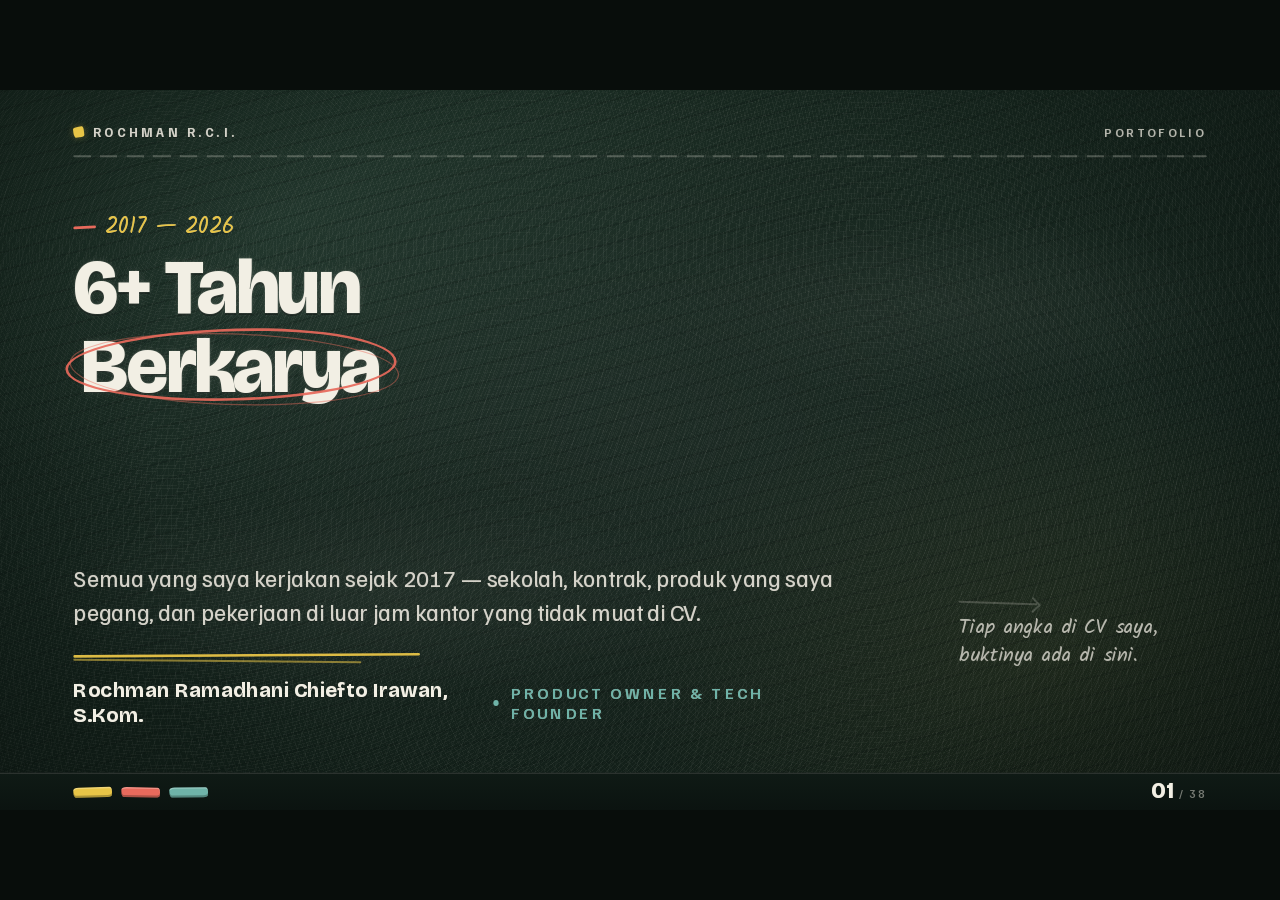
==== index.html @ a8dbb2bc "fix: Ngajar Sep–Nov 2019, label FRAMES v2 di Bab 4" ====
<!DOCTYPE html>
<html lang="id">
<head>
<meta charset="utf-8">
<meta name="viewport" content="width=device-width, initial-scale=1, viewport-fit=cover">
<title>6+ Tahun Berkarya — Portofolio Rochman Ramadhani</title>
<meta name="description" content="Portofolio Rochman Ramadhani Chiefto Irawan — Product Owner & Tech Founder. Linimasa 2017–2026: sepuluh produk, konsultansi, dan pengajaran, lengkap dengan buktinya.">
<meta name="author" content="Rochman Ramadhani Chiefto Irawan">
<meta name="theme-color" content="#14231C">
<link rel="canonical" href="https://omanlabs.tech/">

<!-- Favicon: SVG untuk peramban modern, PNG sebagai cadangan, 180px untuk layar utama iOS -->
<link rel="icon" href="assets/favicon.svg" type="image/svg+xml">
<link rel="icon" href="assets/favicon.png" type="image/png" sizes="32x32">
<link rel="apple-touch-icon" href="assets/apple-touch-icon.png" sizes="180x180">

<!-- Kartu pratinjau tautan. Nama berkasnya diberi -v2 dengan sengaja: scraper
     WhatsApp, LinkedIn, dan Slack menyimpan gambar per-URL dan tidak memeriksa
     ulang berkas yang namanya sama, jadi mengganti isinya saja tidak cukup. -->
<meta property="og:type" content="profile">
<meta property="og:site_name" content="Portofolio Rochman Ramadhani">
<meta property="og:locale" content="id_ID">
<meta property="og:title" content="6+ Tahun Berkarya — Portofolio Rochman Ramadhani">
<meta property="og:description" content="Product Owner & Tech Founder. Linimasa 2017–2026: sepuluh produk, konsultansi, dan pengajaran, lengkap dengan buktinya.">
<meta property="og:url" content="https://omanlabs.tech/">
<meta property="og:image" content="https://omanlabs.tech/assets/cover-v2.jpg">
<meta property="og:image:type" content="image/jpeg">
<meta property="og:image:width" content="1200">
<meta property="og:image:height" content="630">
<meta property="og:image:alt" content="Sampul deck: 6+ Tahun Berkarya — Rochman Ramadhani Chiefto Irawan, Product Owner & Tech Founder">
<meta property="profile:first_name" content="Rochman">
<meta property="profile:last_name" content="Ramadhani Chiefto Irawan">

<meta name="twitter:card" content="summary_large_image">
<meta name="twitter:title" content="6+ Tahun Berkarya — Portofolio Rochman Ramadhani">
<meta name="twitter:description" content="Product Owner & Tech Founder. Linimasa 2017–2026: sepuluh produk, konsultansi, dan pengajaran, lengkap dengan buktinya.">
<meta name="twitter:image" content="https://omanlabs.tech/assets/cover-v2.jpg">
<meta name="twitter:image:alt" content="Sampul deck: 6+ Tahun Berkarya">

<style>
/* ============================================================
   Self-hosted fonts — latin subset only (~128 KB total).
   Deliberately NOT Google Fonts CDN: the deck must render
   identically offline, on a blocked network, and in headless
   Chrome (which can print before a webfont resolves).
   Bricolage & Familjen are variable fonts, one file each.
   ============================================================ */
@font-face{font-family:'Bricolage Grotesque';font-style:normal;font-weight:400 800;font-display:block;
  src:url(assets/fonts/bricolage-grotesque.woff2) format('woff2');}
@font-face{font-family:'Familjen Grotesk';font-style:normal;font-weight:400 700;font-display:block;
  src:url(assets/fonts/familjen-grotesk.woff2) format('woff2');}
@font-face{font-family:'Kalam';font-style:normal;font-weight:400;font-display:block;
  src:url(assets/fonts/kalam-400.woff2) format('woff2');}
@font-face{font-family:'Kalam';font-style:normal;font-weight:700;font-display:block;
  src:url(assets/fonts/kalam-700.woff2) format('woff2');}

/* ============================================================
   PAPAN TULIS — deck shell
   Fixed stage 1920x1080. All slide measurements in px.
   Safe content band: y = 140 .. 960.  Left/right margin 110px.
   ============================================================ */

/* ===== MANDATORY FIXED-STAGE ARCHITECTURE ===== */
html,body{width:100%;height:100%;margin:0;overflow:hidden;background:var(--stage-bg,#000);}
.deck-viewport{position:fixed;inset:0;overflow:hidden;background:var(--stage-bg,#000);}
.deck-stage{position:absolute;left:0;top:0;width:1920px;height:1080px;overflow:hidden;transform-origin:0 0;background:var(--slide-bg,#fff);}
.slide{position:absolute;inset:0;width:1920px;height:1080px;overflow:hidden;display:block;visibility:hidden;opacity:0;pointer-events:none;background:var(--slide-bg,#fff);}
.slide.active,.slide.visible{visibility:visible;opacity:1;pointer-events:auto;z-index:1;}
img,video,canvas,svg{max-width:100%;max-height:100%;}
@media (prefers-reduced-motion:reduce){*,*::before,*::after{animation-duration:.01ms !important;transition-duration:.2s !important;}}

/* ===== THEME (LOCKED — do not edit) ===== */
:root{
  --stage-bg:#080D0B;
  --slide-bg:#14231C;
  --board:#14231C;
  --board-deep:#0D1712;
  --board-lift:#1D3227;
  --tray:#0B1310;
  --chalk:#F2EFE4;
  --chalk-soft:rgba(242,239,228,.72);
  --chalk-mute:rgba(242,239,228,.46);
  --chalk-faint:rgba(242,239,228,.20);
  --yellow:#E8C547;
  --coral:#E86A5C;
  --teal:#6FB3A8;

  --display:"Bricolage Grotesque","Familjen Grotesk",sans-serif;
  --body:"Familjen Grotesk",sans-serif;
  --hand:"Kalam",cursive;

  --dust:0 0 1px rgba(242,239,228,.55), 0 1px 0 rgba(9,16,13,.45);
  --dust-strong:0 0 2px rgba(242,239,228,.40), 0 0 12px rgba(242,239,228,.10), 0 2px 0 rgba(9,16,13,.5);
  --hand-radius:255px 15px 225px 15px/15px 225px 15px 255px;
  --hand-radius-b:15px 225px 15px 255px/225px 15px 255px 15px;

  --m-left:110px;
  --m-right:110px;
}
*{box-sizing:border-box;}

/* ===== BOARD SURFACE (LOCKED) ===== */
.slide{
  font-family:var(--body);
  color:var(--chalk);
  background:
    radial-gradient(1200px 720px at 22% 18%, rgba(120,180,155,.10), transparent 62%),
    radial-gradient(980px 620px at 82% 78%, rgba(232,197,71,.055), transparent 66%),
    radial-gradient(1500px 900px at 50% 46%, rgba(255,255,255,.045), transparent 70%),
    linear-gradient(168deg, #17281F 0%, #14231C 44%, #101C16 100%);
}
/* chalk dust + eraser sweep texture */
.slide::before{
  content:"";position:absolute;inset:0;pointer-events:none;z-index:0;
  background-image:
    repeating-radial-gradient(circle at 13% 22%, rgba(242,239,228,.055) 0 1px, transparent 1px 5px),
    repeating-radial-gradient(circle at 68% 61%, rgba(242,239,228,.042) 0 1px, transparent 1px 8px),
    repeating-radial-gradient(circle at 40% 85%, rgba(242,239,228,.035) 0 1px, transparent 1px 11px),
    repeating-linear-gradient(107deg, rgba(242,239,228,.030) 0 2px, transparent 2px 13px),
    repeating-linear-gradient(-14deg, rgba(9,16,13,.20) 0 3px, transparent 3px 26px);
  opacity:.85;
}
/* smeared eraser arcs + vignette */
.slide::after{
  content:"";position:absolute;inset:0;pointer-events:none;z-index:0;
  background:
    radial-gradient(760px 220px at 30% 70%, rgba(242,239,228,.045), transparent 70%),
    radial-gradient(620px 190px at 74% 30%, rgba(242,239,228,.035), transparent 72%),
    radial-gradient(1400px 980px at 50% 50%, transparent 52%, rgba(6,11,9,.55) 100%);
}
.layer{position:absolute;inset:0;z-index:2;}

/* ===== CHROME (LOCKED) ===== */
.chrome-top{position:absolute;left:var(--m-left);top:46px;width:1700px;height:34px;display:flex;align-items:center;justify-content:space-between;}
.chip{display:flex;align-items:center;gap:14px;}
.chip .nub{width:16px;height:16px;background:var(--yellow);border-radius:9px 3px 8px 3px/3px 8px 3px 9px;transform:rotate(-6deg);box-shadow:0 0 10px rgba(232,197,71,.35);}
.chip .txt{font-family:var(--body);font-weight:700;font-size:19px;letter-spacing:.30em;text-transform:uppercase;color:var(--chalk-soft);text-shadow:var(--dust);}
.chrome-top .sect{font-family:var(--body);font-weight:600;font-size:18px;letter-spacing:.26em;text-transform:uppercase;color:var(--chalk-mute);text-shadow:var(--dust);}
.rule-top{position:absolute;left:var(--m-left);top:98px;width:1700px;height:3px;
  background:repeating-linear-gradient(90deg, rgba(242,239,228,.34) 0 26px, rgba(242,239,228,.05) 26px 40px);
  border-radius:2px;opacity:.75;}

.tray{position:absolute;left:0;bottom:0;width:1920px;height:56px;background:linear-gradient(180deg,#0F1A15 0%, var(--tray) 100%);border-top:2px solid rgba(242,239,228,.14);}
.tray .sticks{position:absolute;left:var(--m-left);top:20px;display:flex;gap:14px;}
.tray .stick{width:58px;height:15px;border-radius:8px 4px 7px 4px/4px 7px 4px 8px;box-shadow:inset 0 -3px 0 rgba(9,16,13,.28), inset 0 2px 0 rgba(255,255,255,.28);}
.tray .s1{background:var(--yellow);transform:rotate(-1.6deg);}
.tray .s2{background:var(--coral);transform:rotate(1.1deg);}
.tray .s3{background:var(--teal);transform:rotate(-.7deg);}
.pageno{position:absolute;right:var(--m-right);top:8px;display:flex;align-items:baseline;gap:8px;}
.pageno .n{font-family:var(--display);font-weight:800;font-size:34px;line-height:1;color:var(--chalk);text-shadow:var(--dust);}
.pageno .d{font-family:var(--body);font-weight:600;font-size:17px;letter-spacing:.18em;color:var(--chalk-mute);}

/* ===== TYPE (LOCKED) ===== */
.hand{font-family:var(--hand);font-weight:400;}
.kick{display:flex;align-items:center;gap:14px;}
.kick .tick{width:34px;height:4px;background:var(--coral);border-radius:3px;transform:rotate(-3deg);}
.kick .t{font-family:var(--hand);font-size:34px;line-height:1.2;color:var(--yellow);text-shadow:var(--dust);}

h1.head{margin:0;font-family:var(--display);font-weight:800;font-size:138px;line-height:1.03;letter-spacing:-.028em;color:var(--chalk);text-shadow:var(--dust-strong);}
.circled{position:relative;display:inline-block;padding:0 12px;}
.circled::before{content:"";position:absolute;left:-12px;right:-14px;top:2px;bottom:8px;border:4px solid var(--coral);border-radius:52% 48% 49% 51%/50% 52% 48% 50%;transform:rotate(-1.6deg);opacity:.92;}
.circled::after{content:"";position:absolute;left:-6px;right:-18px;top:9px;bottom:1px;border:2px solid rgba(232,106,92,.45);border-radius:49% 51% 52% 48%/48% 50% 50% 52%;transform:rotate(1.9deg);}

/* ============================================================
   1. PLACEMENT UTILITIES
   .pos  — universal absolute placement driven by inline custom
           properties: --x (left), --y (top), --w (width),
           --h (height), --rot (rotation).
   .slot-* — named presets so 26 slides stay aligned.
   ============================================================ */
.pos{position:absolute;left:var(--x,110px);top:var(--y,140px);width:var(--w,auto);height:var(--h,auto);transform:rotate(var(--rot,0deg));}

.slot-head{position:absolute;left:var(--m-left);top:126px;width:1700px;}      /* content headline */
.slot-head-hi{position:absolute;left:var(--m-left);top:150px;width:1700px;}   /* headline, no eyebrow above */
.slot-sub{position:absolute;left:var(--m-left);top:246px;width:1560px;}       /* one-line subhead */
.slot-body{position:absolute;left:var(--m-left);top:312px;width:1700px;height:604px;}      /* main content well */
.slot-body-tall{position:absolute;left:var(--m-left);top:262px;width:1700px;height:668px;} /* when there is no subhead */
.slot-body-mid{position:absolute;left:var(--m-left);top:340px;width:1700px;height:520px;}  /* short content, optical centre */
.slot-note{position:absolute;left:var(--m-left);top:872px;width:1700px;}      /* hand annotation above foot */

/* horizontal centring of a fixed-width block inside the 1700px column */
.center-col{margin-left:auto;margin-right:auto;}

/* ===== flex helpers ===== */
.hstack{display:flex;flex-direction:row;align-items:flex-start;}
.vstack{display:flex;flex-direction:column;align-items:stretch;}
.hstack.mid,.vstack.mid{align-items:center;}
.hstack.bottom{align-items:flex-end;}
.hstack.stretch{align-items:stretch;}
.hstack.center,.vstack.center{justify-content:center;}
.hstack.between,.vstack.between{justify-content:space-between;}
.gap-12{gap:12px;} .gap-16{gap:16px;} .gap-20{gap:20px;} .gap-24{gap:24px;}
.gap-32{gap:32px;} .gap-40{gap:40px;} .gap-48{gap:48px;} .gap-64{gap:64px;} .gap-80{gap:80px;}
.grow{flex:1 1 0;min-width:0;}
.fixed-w{flex:0 0 auto;}
.fill{height:100%;}          /* make a block fill its .slot-* parent height */
.pad-t24{padding-top:24px;} .pad-t40{padding-top:40px;}
.mt-16{margin-top:16px;} .mt-24{margin-top:24px;} .mt-32{margin-top:32px;} .mt-48{margin-top:48px;}

/* ============================================================
   2. SHARED TYPE VOCABULARY
   ============================================================ */
.eyebrow{display:flex;align-items:center;gap:14px;}
.eyebrow .tick{flex:0 0 auto;width:38px;height:4px;background:var(--accent,var(--coral));border-radius:3px;transform:rotate(-3deg);}
.eyebrow .t{font-family:var(--display);font-weight:800;font-size:21px;letter-spacing:.26em;text-transform:uppercase;color:var(--accent,var(--coral));text-shadow:var(--dust);}

.head-lg{margin:0;font-family:var(--display);font-weight:800;font-size:92px;line-height:1.04;letter-spacing:-.025em;color:var(--chalk);text-shadow:var(--dust-strong);}
.head-md{margin:0;font-family:var(--display);font-weight:800;font-size:72px;line-height:1.06;letter-spacing:-.022em;color:var(--chalk);text-shadow:var(--dust-strong);}
.head-sm{margin:0;font-family:var(--display);font-weight:800;font-size:54px;line-height:1.1;letter-spacing:-.018em;color:var(--chalk);text-shadow:var(--dust-strong);}
.head-lg .circled,.head-md .circled,.head-sm .circled,h1.head .circled{margin:0 10px;}

.subhead{font-family:var(--hand);font-size:29px;line-height:1.4;color:var(--teal);text-shadow:var(--dust);}
.lead{margin:0;font-size:35px;line-height:1.48;font-weight:400;color:var(--chalk-soft);text-shadow:var(--dust);}

.tx-s{font-size:23px;line-height:1.42;color:var(--chalk-soft);text-shadow:var(--dust);}
.tx-m{font-size:27px;line-height:1.40;color:var(--chalk-soft);text-shadow:var(--dust);}
.tx-l{font-size:32px;line-height:1.36;color:var(--chalk);text-shadow:var(--dust);}
.tx-xl{font-size:38px;line-height:1.34;color:var(--chalk);text-shadow:var(--dust);}

.dim{color:var(--chalk-mute);}
.dimmer{color:var(--chalk-faint);}
.bright{color:var(--chalk);}
.c-y{color:var(--yellow);} .c-t{color:var(--teal);} .c-c{color:var(--coral);}
.bg-y{background:var(--yellow);} .bg-t{background:var(--teal);} .bg-c{background:var(--coral);}
.bg-n{background:rgba(242,239,228,.75);}

/* chalk underline inside running text */
.mark{color:var(--chalk);border-bottom:3px solid var(--coral);padding-bottom:2px;}
.mark-y{color:var(--chalk);border-bottom:4px solid var(--yellow);padding-bottom:3px;}
.mark-t{color:var(--chalk);border-bottom:3px solid var(--teal);padding-bottom:2px;}

/* dashed chalk divider — use inside boxes or between stacked blocks */
.divider{height:3px;margin:16px 0;border-radius:2px;background:repeating-linear-gradient(90deg, rgba(242,239,228,.30) 0 12px, transparent 12px 22px);}
.divider.vert{width:3px;height:auto;align-self:stretch;margin:0 20px;background:repeating-linear-gradient(180deg, rgba(242,239,228,.26) 0 14px, transparent 14px 26px);}

/* double chalk underline (cover) */
.uline{position:relative;width:520px;height:14px;}
.uline i{position:absolute;left:0;height:4px;background:var(--yellow);border-radius:4px;display:block;}
.uline i:nth-child(1){top:0;width:100%;transform:rotate(-.35deg);opacity:.95;}
.uline i:nth-child(2){top:9px;width:83%;height:3px;transform:rotate(.5deg);opacity:.55;}

/* pill / tag labels */
.pill{display:inline-flex;align-items:center;gap:10px;padding:8px 20px 9px;border:2px solid var(--accent,var(--chalk-mute));
  border-radius:22px 8px 20px 8px/8px 20px 8px 22px;font-family:var(--body);font-weight:700;font-size:19px;
  letter-spacing:.16em;text-transform:uppercase;color:var(--accent,var(--chalk-soft));text-shadow:var(--dust);}
.pill.solid{background:var(--accent,var(--yellow));color:#101C16;border-color:transparent;text-shadow:none;}
.tag{font-family:var(--display);font-weight:800;font-size:21px;letter-spacing:.26em;text-transform:uppercase;color:var(--accent,var(--teal));text-shadow:var(--dust);}

/* category rule + label (LOCKED) */
.cat-rule{width:70px;height:7px;border-radius:6px 3px 5px 3px/3px 5px 3px 6px;background:var(--accent,var(--yellow));}
.cat-label{font-family:var(--display);font-weight:800;font-size:22px;letter-spacing:.20em;text-transform:uppercase;margin-top:16px;text-shadow:var(--dust);color:var(--accent,var(--chalk));}
.cat-label.big{font-size:33px;letter-spacing:.13em;}

/* checkbox bullet list (LOCKED) */
.items{margin-top:20px;}
.item{display:flex;gap:13px;align-items:flex-start;margin-bottom:14px;}
.item .bx{flex:0 0 auto;width:12px;height:12px;margin-top:9px;border:2px solid var(--chalk-mute);border-radius:4px 2px 4px 2px/2px 4px 2px 4px;transform:rotate(-8deg);}
.item .tx{font-size:25px;line-height:1.32;color:var(--chalk-soft);text-shadow:var(--dust);}
.items.lg .item{margin-bottom:18px;}
.items.lg .item .tx{font-size:30px;color:var(--chalk);}
.items.lg .item .bx{width:14px;height:14px;margin-top:11px;border-color:var(--accent,var(--yellow));}

/* .listrow — heavier list row: marker + title/body + optional trailing note */
.listrow{display:flex;align-items:flex-start;gap:22px;padding:14px 0 15px;border-bottom:2px solid rgba(242,239,228,.10);}
.listrow:last-child{border-bottom:none;}
.listrow .n{flex:0 0 auto;width:52px;font-family:var(--display);font-weight:800;font-size:34px;line-height:1.1;color:var(--accent,var(--yellow));text-shadow:var(--dust);}
.listrow .t{flex:1 1 auto;font-size:29px;line-height:1.36;color:var(--chalk);text-shadow:var(--dust);}
.listrow .t b{font-weight:700;color:var(--chalk);}
.listrow .side{flex:0 0 auto;font-family:var(--hand);font-size:26px;line-height:1.3;color:var(--chalk-mute);text-align:right;}

/* footer strip (LOCKED) */
.foot{position:absolute;left:var(--m-left);top:968px;width:1700px;display:flex;align-items:center;gap:18px;}
.foot .mk{width:16px;height:16px;background:var(--coral);border-radius:9px 3px 8px 3px/3px 8px 3px 9px;transform:rotate(6deg);}
.foot .ft{font-size:34px;font-weight:500;color:var(--chalk);text-shadow:var(--dust);}
.foot .ft b{font-weight:700;color:var(--yellow);}
.foot .ft em{font-style:normal;color:var(--chalk-mute);}

/* hand-written annotation with a lead-in arrow */
.annot{font-family:var(--hand);font-size:30px;line-height:1.38;color:var(--chalk-mute);text-shadow:var(--dust);}
.annot .arw{display:block;width:118px;height:3px;margin-bottom:16px;background:var(--chalk-faint);border-radius:2px;position:relative;transform:rotate(2deg);}
.annot .arw::after{content:"";position:absolute;right:-2px;top:-6px;width:14px;height:14px;border-top:3px solid var(--chalk-faint);border-right:3px solid var(--chalk-faint);transform:rotate(45deg);}

/* ============================================================
   3. ARROW CONNECTORS
   .arrow            → horizontal, head on the right, --len sets length
   .arrow.left       → head on the left
   .arrow.down       → vertical, head at the bottom
   .arrow.strong     → uses --accent instead of faint chalk
   ============================================================ */
.arrow{position:relative;display:block;flex:0 0 auto;width:var(--len,120px);height:3px;border-radius:2px;background:var(--chalk-faint);}
.arrow::after{content:"";position:absolute;right:-2px;top:-6px;width:14px;height:14px;border-top:3px solid var(--chalk-faint);border-right:3px solid var(--chalk-faint);transform:rotate(45deg);}
.arrow.left::after{right:auto;left:-2px;border-top:none;border-right:none;border-bottom:3px solid var(--chalk-faint);border-left:3px solid var(--chalk-faint);}
.arrow.down{width:3px;height:var(--len,90px);}
.arrow.down::after{right:auto;top:auto;left:-6px;bottom:-2px;border-top:none;border-right:3px solid var(--chalk-faint);border-bottom:3px solid var(--chalk-faint);}
.arrow.strong{background:var(--accent,var(--yellow));}
.arrow.strong::after{border-color:var(--accent,var(--yellow));}
.arrow.dashed{background:repeating-linear-gradient(90deg, rgba(242,239,228,.34) 0 12px, transparent 12px 22px);}

/* ============================================================
   4. HAND-DRAWN BOX  (.hbox) — the universal chalk container.
   Double stroke: real border + inset ::after ghost stroke.
   Accent colour comes from --accent (.ac-y/.ac-t/.ac-c/.ac-n).
   ============================================================ */
.hbox,.card,.quotebox,.stepbox,.linkcard.boxed{
  --accent:var(--yellow);
  position:relative;padding:26px 28px 28px;
  border:3px solid var(--accent);border-radius:var(--hand-radius);
  background:linear-gradient(160deg, rgba(242,239,228,.055), rgba(242,239,228,.015));
  transform:rotate(-1.3deg);
}
.hbox::after,.card::after,.quotebox::after,.stepbox::after,.linkcard.boxed::after{
  content:"";position:absolute;left:5px;right:5px;top:6px;bottom:4px;
  border:2px solid var(--accent);border-radius:var(--hand-radius-b);opacity:.30;pointer-events:none;}
.hbox>*,.card>*,.quotebox>*,.stepbox>*{position:relative;z-index:1;}

.hbox.alt,.card.alt,.quotebox.alt{border-radius:var(--hand-radius-b);}
.hbox.alt::after,.card.alt::after,.quotebox.alt::after{border-radius:var(--hand-radius);left:6px;right:6px;top:5px;bottom:7px;}
.hbox.glow,.card.glow,.quotebox.glow{box-shadow:inset 0 0 160px -70px var(--accent);}
.rot-0{transform:none;} .rot-l{transform:rotate(-1.3deg);} .rot-l2{transform:rotate(-2.4deg);}
.rot-r{transform:rotate(1.1deg);} .rot-r2{transform:rotate(2.2deg);}

.hbox-title{font-family:var(--hand);font-size:29px;color:var(--accent,var(--yellow));text-shadow:var(--dust);margin-bottom:16px;}
.hbox-tag{font-family:var(--body);font-weight:700;font-size:17px;letter-spacing:.22em;text-transform:uppercase;text-shadow:var(--dust);color:var(--accent);}
.hbox-tag.bad{color:var(--coral);}
.hbox-tag.good{color:var(--teal);}
.hbox-quote{font-size:23px;line-height:1.42;color:var(--chalk);margin-top:7px;text-shadow:var(--dust);}
.hbox-text{font-size:25px;line-height:1.40;color:var(--chalk-soft);text-shadow:var(--dust);margin-top:8px;}
.hbox-res{font-family:var(--hand);font-size:24px;margin-top:6px;color:var(--chalk-mute);}
.hbox-note{margin-top:auto;padding-top:26px;font-family:var(--hand);font-size:25px;line-height:1.36;color:var(--teal);}
.hbox-badge{position:absolute;right:-16px;top:-46px;transform:rotate(4deg);font-family:var(--hand);font-size:26px;color:var(--accent,var(--yellow));z-index:2;}

/* ---- ACCENT THEMING ------------------------------------------------------
   Put .ac-y / .ac-t / .ac-c / .ac-n on ANY block (box, card, step, column,
   eyebrow, pill, arrow, cat-rule …). It sets --accent, which every component
   above reads. Declared here so it overrides the .hbox/.card default. */
.ac-y{--accent:var(--yellow);}
.ac-t{--accent:var(--teal);}
.ac-c{--accent:var(--coral);}
.ac-n{--accent:rgba(242,239,228,.62);}

/* ============================================================
   5. COVER ARCHETYPE
   ============================================================ */
.cover-kick{position:absolute;left:var(--m-left);top:186px;}
.cover-head{position:absolute;left:var(--m-left);top:238px;width:1290px;}
.cover-lead{position:absolute;left:var(--m-left);top:706px;width:1140px;}
.cover-uline{position:absolute;left:var(--m-left);top:846px;width:520px;height:14px;}
.cover-by{position:absolute;left:var(--m-left);top:882px;width:1140px;display:flex;align-items:center;gap:18px;}
.cover-by .name{font-family:var(--display);font-weight:700;font-size:31px;letter-spacing:.01em;color:var(--chalk);text-shadow:var(--dust);}
.cover-by .sep{width:9px;height:9px;background:var(--teal);border-radius:50%;}
.cover-by .role{font-family:var(--body);font-weight:600;font-size:24px;letter-spacing:.20em;text-transform:uppercase;color:var(--teal);text-shadow:var(--dust);}
.cover-note{position:absolute;left:1440px;top:272px;width:360px;}   /* put .hbox here */
.cover-annot{position:absolute;left:1438px;top:768px;width:372px;transform:rotate(-1.4deg);}

/* ============================================================
   6. SECTION / QUESTION ARCHETYPE  ("coba tebak / angkat tangan")
   Structure:  .layer > .q-veil (first) + .qblock + .qmark
   The veil quiets the board so the beat reads as a pause.
   ============================================================ */
.q-veil{position:absolute;inset:0;z-index:0;pointer-events:none;
  background:
    radial-gradient(1500px 950px at 34% 48%, rgba(6,11,9,.20), transparent 60%),
    linear-gradient(180deg, rgba(6,11,9,.52) 0%, rgba(6,11,9,.66) 60%, rgba(6,11,9,.74) 100%);}
.q-veil::after{content:"";position:absolute;left:0;right:0;top:0;height:3px;
  background:repeating-linear-gradient(90deg, rgba(242,239,228,.10) 0 26px, transparent 26px 40px);}

.qblock{position:absolute;left:var(--m-left);top:250px;width:1330px;}
.qblock.mid{top:296px;}
.qnum{font-family:var(--display);font-weight:800;font-size:26px;letter-spacing:.30em;color:var(--chalk-faint);text-shadow:var(--dust);margin-bottom:18px;}
.qhead{margin:26px 0 0;font-family:var(--display);font-weight:800;font-size:104px;line-height:1.05;letter-spacing:-.028em;color:var(--chalk);text-shadow:var(--dust-strong);}
.qhead.two-line{font-size:112px;}
.qhead.long{font-size:84px;line-height:1.08;}
.qsub{margin:34px 0 0;width:1180px;font-size:38px;line-height:1.36;font-weight:400;color:var(--chalk-soft);text-shadow:var(--dust);}
.qprompt{margin-top:46px;display:flex;align-items:center;gap:18px;}
.qprompt .tick{flex:0 0 auto;width:44px;height:4px;background:var(--yellow);border-radius:3px;transform:rotate(-2deg);}
.qprompt .t{font-family:var(--hand);font-size:34px;line-height:1.3;color:var(--yellow);text-shadow:var(--dust);}
.qprompt.quiet .tick{background:var(--chalk-faint);}
.qprompt.quiet .t{color:var(--chalk-mute);}
/* giant watermark glyph on the right of a question slide */
.qmark{position:absolute;right:96px;top:150px;font-family:var(--display);font-weight:800;font-size:560px;line-height:.82;
  color:rgba(242,239,228,.055);text-shadow:none;transform:rotate(6deg);pointer-events:none;user-select:none;}
/* the double chalk rule under a question headline */
.qrule{margin-top:30px;width:420px;height:12px;position:relative;}
.qrule i{position:absolute;left:0;height:4px;background:var(--coral);border-radius:4px;display:block;}
.qrule i:nth-child(1){top:0;width:100%;transform:rotate(-.4deg);opacity:.9;}
.qrule i:nth-child(2){top:8px;width:70%;height:3px;transform:rotate(.6deg);opacity:.5;}

/* ============================================================
   7. CARD GRID ARCHETYPE
   .cards.n2 … .n6  → one row.   .cards.g2x2 → two rows of two.
   Each .card: .card-num + .card-title + .card-text
   ============================================================ */
.cards{position:relative;display:flex;align-items:stretch;}
.cards.n2{gap:48px;} .cards.n2>.card{width:826px;}
.cards.n3{gap:40px;} .cards.n3>.card{width:540px;}
.cards.n4{gap:32px;} .cards.n4>.card{width:401px;}
.cards.n5{gap:26px;} .cards.n5>.card{width:319px;}
.cards.n6{gap:22px;} .cards.n6>.card{width:265px;}
.cards.g2x2{display:grid;grid-template-columns:826px 826px;gap:36px 48px;}
.cards.g2x2>.card{width:auto;}
.cards.g3x2{display:grid;grid-template-columns:540px 540px 540px;gap:32px 40px;}
.cards.g3x2>.card{width:auto;}
.cards>.card{flex:0 0 auto;display:flex;flex-direction:column;transform:rotate(-.4deg);}
.cards>.card:nth-child(even){transform:rotate(.5deg);}
.card{padding:28px 30px 30px;}
.card-num{font-family:var(--display);font-weight:800;font-size:74px;line-height:.94;color:var(--accent,var(--yellow));text-shadow:var(--dust-strong);}
.card-num.sm{font-size:56px;}
.card-rule{width:64px;height:6px;margin:14px 0 16px;border-radius:6px 3px 5px 3px/3px 5px 3px 6px;background:var(--accent,var(--yellow));}
.card-title{font-family:var(--display);font-weight:700;font-size:34px;line-height:1.14;letter-spacing:-.012em;color:var(--chalk);text-shadow:var(--dust);}
.card-title.sm{font-size:29px;}
.card-text{margin-top:12px;font-size:24px;line-height:1.40;color:var(--chalk-soft);text-shadow:var(--dust);}
.card-foot{margin-top:auto;padding-top:18px;font-family:var(--hand);font-size:23px;line-height:1.32;color:var(--chalk-mute);}

/* ============================================================
   8. MAPPING TABLE ARCHETYPE  (left term → right term, ~7 rows)
   ============================================================ */
.maptable{position:relative;width:1700px;}
.map-head{display:grid;grid-template-columns:700px 160px 700px;align-items:end;padding-bottom:14px;
  border-bottom:3px solid rgba(242,239,228,.24);}
.map-head .h{font-family:var(--display);font-weight:800;font-size:24px;letter-spacing:.22em;text-transform:uppercase;text-shadow:var(--dust);}
.map-head .h.a{color:var(--coral);text-align:right;}
.map-head .h.b{color:var(--teal);}
.map-row{display:grid;grid-template-columns:700px 160px 700px;align-items:center;min-height:92px;
  border-bottom:2px solid rgba(242,239,228,.10);}
.map-row:last-child{border-bottom:none;}
.map-a{font-size:30px;line-height:1.30;color:var(--chalk-soft);text-align:right;padding-right:6px;text-shadow:var(--dust);}
.map-b{font-size:30px;line-height:1.30;color:var(--chalk);padding-left:6px;text-shadow:var(--dust);}
.map-link{display:flex;align-items:center;justify-content:center;}
.map-link .arrow{--len:104px;}
.maptable.tight .map-row{min-height:80px;}
.maptable.tight .map-a,.maptable.tight .map-b{font-size:27px;}
.maptable.airy .map-row{min-height:106px;}   /* use for 6 rows to fill the band */

/* ============================================================
   9. COMPARISON TABLE ARCHETYPE  (row label + 2 columns, ~5 rows)
   ============================================================ */
.cmp{position:relative;width:1700px;}
.cmp-head,.cmp-row{display:grid;grid-template-columns:480px 610px 610px;align-items:start;}
.cmp-head{padding-bottom:16px;border-bottom:3px solid rgba(242,239,228,.24);}
.cmp-head .h{font-family:var(--display);font-weight:800;font-size:26px;letter-spacing:.20em;text-transform:uppercase;text-shadow:var(--dust);padding:0 18px;}
.cmp-head .h.label{color:var(--chalk-mute);padding-left:0;}
.cmp-head .h.a{color:var(--coral);}
.cmp-head .h.b{color:var(--teal);}
.cmp-row{min-height:120px;padding:22px 0 20px;border-bottom:2px solid rgba(242,239,228,.10);}
.cmp-row:last-child{border-bottom:none;}
.cmp-label{font-family:var(--display);font-weight:700;font-size:29px;line-height:1.22;color:var(--chalk);text-shadow:var(--dust);padding-right:24px;}
.cmp-a,.cmp-b{font-size:26px;line-height:1.36;color:var(--chalk-soft);text-shadow:var(--dust);padding:0 18px;}
.cmp-b{border-left:2px solid rgba(242,239,228,.12);}
/* tone helpers — usable on any text node, not just table cells.
   NOTE: never use the bare class name "pos" as a modifier; .pos is the
   absolute-placement utility. Use .tone-good / .tone-bad. */
.tone-bad{color:rgba(232,106,92,.92);}
.tone-good{color:rgba(111,179,168,.95);}
.tone-flat{color:var(--chalk-soft);}
.cmp.tight .cmp-row{min-height:98px;padding:16px 0 15px;}
.cmp.tight .cmp-a,.cmp.tight .cmp-b{font-size:24px;}

/* ============================================================
   10. STEP FLOW ARCHETYPE  (3–7 steps in a chain)
   .flow > (.step, .flow-arrow, .step, …)  + optional .loopback
   ============================================================ */
.flow{position:relative;display:flex;align-items:stretch;gap:0;width:1700px;}
.step{flex:1 1 0;min-width:0;display:flex;flex-direction:column;padding:24px 22px 26px;}
.stepbox{padding:24px 22px 26px;transform:rotate(-.4deg);}
.flow>.stepbox:nth-child(4n+3){transform:rotate(.5deg);}
.step-num{display:flex;align-items:center;gap:10px;}
.step-num .n{font-family:var(--display);font-weight:800;font-size:48px;line-height:1;color:var(--accent,var(--yellow));text-shadow:var(--dust-strong);}
.step-num .dot{width:10px;height:10px;border-radius:50%;background:var(--accent,var(--yellow));opacity:.6;}
.step-title{margin-top:14px;font-family:var(--display);font-weight:700;font-size:30px;line-height:1.16;color:var(--chalk);text-shadow:var(--dust);}
.step-text{margin-top:10px;font-size:22px;line-height:1.38;color:var(--chalk-soft);text-shadow:var(--dust);}
.flow-arrow{flex:0 0 auto;width:60px;display:flex;align-items:center;justify-content:center;align-self:center;}
.flow-arrow .arrow{--len:44px;}
.flow.wide .flow-arrow{width:80px;}
.flow.wide .flow-arrow .arrow{--len:60px;}
/* loop-back note drawn under the chain */
.loopback{position:relative;width:1700px;margin-top:26px;padding-top:30px;}
.loopback::before{content:"";position:absolute;left:120px;right:120px;top:0;height:52px;
  border:3px solid var(--chalk-faint);border-top:none;border-radius:0 0 40px 40px;}
.loopback::after{content:"";position:absolute;left:116px;top:0;width:14px;height:14px;
  border-top:3px solid var(--chalk-faint);border-left:3px solid var(--chalk-faint);transform:rotate(45deg);}
.loopback .t{margin-top:44px;text-align:center;font-family:var(--hand);font-size:29px;line-height:1.32;color:var(--chalk-mute);text-shadow:var(--dust);}

/* ============================================================
   11. QUOTE / AMBIGUITY ARCHETYPE
   ============================================================ */
.quotebox{padding:44px 52px 46px;}
.quote-mark{position:absolute;left:26px;top:-6px;font-family:var(--display);font-weight:800;font-size:130px;line-height:1;color:var(--accent,var(--yellow));opacity:.32;z-index:0;}
.quote-text{position:relative;z-index:1;font-family:var(--hand);font-weight:700;font-size:64px;line-height:1.26;color:var(--chalk);text-shadow:var(--dust-strong);}
.quote-text.sm{font-size:50px;}
.quote-src{margin-top:22px;font-family:var(--body);font-weight:600;font-size:24px;letter-spacing:.20em;text-transform:uppercase;color:var(--accent,var(--yellow));text-shadow:var(--dust);}
.quote-side{width:100%;}
.quote-side .h{font-family:var(--display);font-weight:800;font-size:22px;letter-spacing:.22em;text-transform:uppercase;color:var(--chalk-mute);text-shadow:var(--dust);margin-bottom:18px;}

/* ============================================================
   12. MEDIA — LINK CARD (16:9 thumbnail + CTA button)
   ============================================================ */
.linkcard{position:relative;display:flex;align-items:center;gap:56px;width:1700px;}
.thumb{position:relative;flex:0 0 auto;width:900px;height:506px;overflow:hidden;
  border:3px solid rgba(242,239,228,.42);border-radius:22px 8px 20px 8px/8px 20px 8px 22px;
  background:var(--board-deep);box-shadow:0 18px 50px rgba(0,0,0,.45), 0 0 60px rgba(111,179,168,.10);}
.thumb.md{width:760px;height:428px;}
.thumb.sm{width:620px;height:349px;}
.thumb img,.thumb video{position:absolute;inset:0;width:100%;height:100%;object-fit:cover;border-radius:inherit;max-width:none;max-height:none;}
.thumb .play{position:absolute;left:50%;top:50%;transform:translate(-50%,-50%);z-index:2;
  width:104px;height:104px;border:3px solid rgba(242,239,228,.75);border-radius:50%;
  display:flex;align-items:center;justify-content:center;background:rgba(9,16,13,.42);}
.thumb .play i{display:block;width:0;height:0;margin-left:8px;border-left:30px solid rgba(242,239,228,.90);border-top:19px solid transparent;border-bottom:19px solid transparent;}
.thumb .dur{position:absolute;right:14px;bottom:12px;z-index:2;padding:4px 12px 5px;border-radius:8px;background:rgba(9,16,13,.72);
  font-family:var(--body);font-weight:700;font-size:19px;letter-spacing:.10em;color:var(--chalk-soft);}
.link-body{flex:1 1 auto;min-width:0;}
.link-kicker{font-family:var(--display);font-weight:800;font-size:20px;letter-spacing:.26em;text-transform:uppercase;color:var(--accent,var(--teal));text-shadow:var(--dust);}
.link-title{margin:16px 0 0;font-family:var(--display);font-weight:800;font-size:52px;line-height:1.10;letter-spacing:-.020em;color:var(--chalk);text-shadow:var(--dust-strong);}
.link-desc{margin:18px 0 0;font-size:27px;line-height:1.42;color:var(--chalk-soft);text-shadow:var(--dust);}
.link-url{margin-top:18px;font-family:var(--hand);font-size:26px;color:var(--chalk-mute);word-break:break-all;}
.btn{display:inline-flex;align-items:center;gap:14px;margin-top:28px;padding:16px 30px 17px;
  border:3px solid var(--accent,var(--yellow));border-radius:26px 10px 24px 10px/10px 24px 10px 26px;
  font-family:var(--display);font-weight:800;font-size:26px;letter-spacing:.06em;color:var(--accent,var(--yellow));
  text-decoration:none;text-shadow:var(--dust);background:linear-gradient(160deg, rgba(242,239,228,.06), rgba(242,239,228,.015));}
.btn .ar{display:block;width:26px;height:3px;background:currentColor;border-radius:2px;position:relative;}
.btn .ar::after{content:"";position:absolute;right:-1px;top:-5px;width:12px;height:12px;border-top:3px solid currentColor;border-right:3px solid currentColor;transform:rotate(45deg);}
.btn.solid{background:var(--accent,var(--yellow));color:#101C16;border-color:transparent;text-shadow:none;}

/* ============================================================
   13. MEDIA — PHONE FRAME  (holds a real looping <video>)
   .phone-slot  → wrapper that also carries the caption + tilt
   .phone       → the frame;  size variants .ph-lg / .ph-md / .ph-sm
   .phone-screen→ clipped inner surface, the <video> lives here
   .phones      → two (or three) slots side by side, taped up
   ============================================================ */
.phones{display:flex;align-items:flex-start;gap:56px;}
.phone-slot{display:flex;flex-direction:column;align-items:center;flex:0 0 auto;}
.phones>.phone-slot:nth-child(1){transform:rotate(-2.2deg);}
.phones>.phone-slot:nth-child(2){transform:rotate(1.8deg);}
.phones>.phone-slot:nth-child(3){transform:rotate(-1.2deg);}

.phone{position:relative;z-index:1;flex:0 0 auto;width:279px;height:605px;padding:11px;
  border:3px solid rgba(242,239,228,.55);border-radius:46px;
  background:
    repeating-linear-gradient(0deg, rgba(242,239,228,.045) 0 2px, transparent 2px 9px),
    linear-gradient(170deg, rgba(242,239,228,.10), rgba(242,239,228,.02) 48%, rgba(232,197,71,.07));
  box-shadow:
    inset 0 0 0 3px rgba(20,35,28,.55),
    0 0 0 3px rgba(20,35,28,.35),
    0 26px 60px rgba(0,0,0,.50),
    0 0 90px rgba(111,179,168,.16);
  display:flex;align-items:center;justify-content:center;}
/* soft "lit screen" halo behind the frame */
.phone::before{content:"";position:absolute;left:-26px;right:-26px;top:-22px;bottom:-22px;z-index:0;pointer-events:none;
  border-radius:70px;background:radial-gradient(closest-side, rgba(242,239,228,.14), rgba(242,239,228,.03) 62%, transparent 78%);}
.phone.ph-lg{width:430px;height:790px;border-radius:58px;padding:13px;}
.phone.ph-md{width:330px;height:690px;border-radius:50px;padding:12px;}
.phone.ph-sm{width:270px;height:585px;border-radius:44px;padding:10px;}

.phone-screen{position:absolute;left:11px;right:11px;top:11px;bottom:11px;z-index:1;overflow:hidden;
  border-radius:36px;background:var(--board-deep);
  box-shadow:inset 0 0 0 2px rgba(9,16,13,.65), inset 0 0 40px rgba(9,16,13,.55);}
.phone.ph-lg .phone-screen{left:13px;right:13px;top:13px;bottom:13px;border-radius:46px;}
.phone.ph-md .phone-screen{left:12px;right:12px;top:12px;bottom:12px;border-radius:40px;}
.phone.ph-sm .phone-screen{left:10px;right:10px;top:10px;bottom:10px;border-radius:35px;}
.phone-screen video,.phone-screen img{position:absolute;inset:0;width:100%;height:100%;object-fit:cover;border-radius:inherit;
  max-width:none;max-height:none;display:block;}

/* chrome sits ABOVE the video */
.phone .notch{position:absolute;top:18px;left:50%;transform:translateX(-50%);z-index:3;width:88px;height:9px;border-radius:6px;background:rgba(242,239,228,.42);}
.phone .home{position:absolute;bottom:18px;left:50%;transform:translateX(-50%);z-index:3;width:104px;height:5px;border-radius:4px;background:rgba(242,239,228,.30);}
.phone.ph-lg .notch{width:130px;height:11px;top:26px;}
.phone.ph-lg .home{width:150px;height:6px;bottom:26px;}
.phone.ph-md .notch{width:104px;top:22px;}
.phone.ph-md .home{width:122px;bottom:22px;}
/* static poster / placeholder play glyph (no video) */
.phone .play{position:relative;z-index:2;width:86px;height:86px;border:3px solid rgba(242,239,228,.55);border-radius:50%;display:flex;align-items:center;justify-content:center;}
.phone .play i{display:block;width:0;height:0;margin-left:7px;border-left:26px solid rgba(242,239,228,.80);border-top:16px solid transparent;border-bottom:16px solid transparent;}

/* taped-up look: a torn chalk tape strip across the top corner */
.phone-slot.tape .phone .tape-strip{position:absolute;left:50%;top:-22px;z-index:4;width:132px;height:34px;
  transform:translateX(-50%) rotate(-4deg);background:rgba(242,239,228,.16);
  border-left:2px dashed rgba(242,239,228,.28);border-right:2px dashed rgba(242,239,228,.28);
  box-shadow:0 2px 8px rgba(0,0,0,.35);}
.phone-caption{margin-top:22px;max-width:420px;text-align:center;font-family:var(--hand);font-size:27px;line-height:1.32;
  color:var(--chalk-mute);text-shadow:var(--dust);}
.phone-caption b{color:var(--yellow);font-weight:400;}

/* ============================================================
   14. CLOSING STATEMENT ARCHETYPE
   ============================================================ */
.statement{position:absolute;left:var(--m-left);top:296px;width:1620px;margin:0;
  font-family:var(--display);font-weight:800;font-size:108px;line-height:1.12;letter-spacing:-.028em;
  color:var(--chalk);text-shadow:var(--dust-strong);}
.statement.sm{font-size:88px;line-height:1.14;}
.statement.hand{font-family:var(--hand);font-weight:700;font-size:92px;line-height:1.24;letter-spacing:0;}
.closing-sub{position:absolute;left:var(--m-left);top:790px;width:1400px;font-size:34px;line-height:1.44;color:var(--chalk-soft);text-shadow:var(--dust);}
.closing-mark{position:absolute;left:var(--m-left);top:236px;}

/* ============================================================
   15. REVEAL (LOCKED)
   .rv   → chalk-in for text/inline blocks
   .rvbox→ chalk-in with a slight rotate, for boxes/cards/phones
   .d1…d9→ stagger delays
   ============================================================ */
@keyframes chalkIn{
  from{opacity:0;transform:translateY(26px);filter:blur(9px);}
  to{opacity:1;transform:translateY(0);filter:blur(0);}
}
@keyframes chalkBox{
  from{opacity:0;transform:translateY(22px) rotate(-3deg);filter:blur(8px);}
  to{opacity:1;filter:blur(0);}
}
@keyframes drawRule{from{opacity:0;transform:scaleX(0);}to{opacity:.75;transform:scaleX(1);}}
.slide.active .rv{animation:chalkIn .78s cubic-bezier(.22,.8,.26,1) both;}
.slide.active .rvbox{animation:chalkBox .9s cubic-bezier(.22,.8,.26,1) both;}
.slide.active .rule-top{transform-origin:0 50%;animation:drawRule .8s ease-out both;}
.d1{animation-delay:.06s;}.d2{animation-delay:.16s;}.d3{animation-delay:.28s;}.d4{animation-delay:.40s;}
.d5{animation-delay:.52s;}.d6{animation-delay:.62s;}.d7{animation-delay:.72s;}.d8{animation-delay:.82s;}.d9{animation-delay:.92s;}

/* ============================================================
   16. DECK CONTROLS / EDIT MODE  (outside .deck-stage)
   ============================================================ */
.deck-controls{position:fixed;right:18px;bottom:14px;z-index:60;pointer-events:none;}
.deck-progress{font-family:var(--body);font-weight:600;font-size:13px;letter-spacing:.20em;color:rgba(242,239,228,.30);}

.edit-hotzone{position:fixed;left:0;top:0;width:80px;height:80px;z-index:70;}
.edit-toggle{position:fixed;left:16px;top:16px;z-index:71;
  padding:8px 14px;border:1px solid rgba(242,239,228,.30);border-radius:8px;
  background:rgba(9,16,13,.82);color:rgba(242,239,228,.78);
  font-family:var(--body);font-weight:600;font-size:12px;letter-spacing:.16em;text-transform:uppercase;
  cursor:pointer;opacity:0;visibility:hidden;transition:opacity .18s ease;}
.edit-toggle.is-visible{opacity:1;visibility:visible;}
.edit-toggle.is-on{border-color:var(--yellow);color:var(--yellow);}
body.edit-mode [contenteditable="true"]{outline:1px dashed rgba(232,197,71,.55);outline-offset:3px;}
body.edit-mode [contenteditable="true"]:focus{outline:2px solid var(--yellow);background:rgba(232,197,71,.08);}

/* ============================================================
   17. PRINT — satu slide per halaman.
   Tiga hal yang TIDAK ada di deck lama dan bikin PDF-nya salah:
   1. Tanpa @page, Chrome jatuh ke Letter portrait dan menyusutkan
      panggung 1920px ke dalam kotak bermargin.
   2. Papan tulisnya 100% gradient CSS (.slide background + ::before
      debu + ::after vignette + .tray + tiap bar aksen). Tanpa
      print-color-adjust:exact, Chrome membuang semuanya dan PDF
      keluar jadi teks hitam di atas putih.
   3. Reset animasi harus mencakup komponen baru. Kalau .rail-done
      terlewat, rail tercetak di scaleX(0) alias tak terlihat.
   ============================================================ */
@page{size:1920px 1080px;margin:0;}
@media print{
  html,body,.slide,.tray,.bar,.rail-done{
    -webkit-print-color-adjust:exact;print-color-adjust:exact;}
  html,body{width:1920px;height:auto;margin:0;overflow:visible;background:#fff;}
  .deck-viewport{position:static;inset:auto;overflow:visible;background:none;}
  .deck-stage{position:static;width:1920px;height:auto;transform:none !important;overflow:visible;background:none;}
  .slide{position:relative;inset:auto;width:1920px;height:1080px;visibility:visible;opacity:1;pointer-events:auto;
    page-break-after:always;break-after:page;overflow:hidden;}
  .slide:last-child{page-break-after:auto;break-after:auto;}
  .deck-controls,.edit-hotzone,.edit-toggle{display:none !important;}
  /* Cukup animation:none. Dengan fill-mode ikut mati, tiap elemen balik ke
     CSS statisnya sendiri — .rail-done ke scaleX(1), .rvbox ke rotasi .rot-*
     miliknya. Jangan tambahkan transform:none di sini: itu justru meratakan
     semua kemiringan hand-drawn yang memang disengaja. */
  .slide .rv,.slide .rvbox,.slide .rule-top,
  .slide .rail-done,.slide .lane,.slide .lanes-axis{
    animation:none !important;opacity:1 !important;filter:none !important;}
}


/* ============================================================
   18. TIMELINE RAIL — enam bab, satu menyala.
   Tinggi total 86px:  tahun 0–26 · nub tengah 44 · nama 60–84.
   Segmen dibuat SAMA LEBAR (283,33px), bukan proporsional waktu.
   Alasannya: pada skala sebenarnya Bab 4 cuma dapat 6,6% (112px)
   dan tidak terbaca — padahal justru tahun-tahun padat itu yang
   isinya paling banyak. Karena segmen diberi label rentang tanggal
   aslinya, tidak ada klaim skala yang perlu dibantah. Grafik yang
   benar-benar berskala ada di .lanes, tepat di bawahnya.
   Isi rail digenerate JS dari array ERAS — 7 instance x 6 segmen
   kalau ditulis tangan itu 42 elemen yang harus tetap seragam.
   ============================================================ */
.rail{position:relative;width:1700px;height:86px;}
.rail-line{position:absolute;left:0;right:0;top:44px;height:4px;border-radius:3px;
  background:repeating-linear-gradient(90deg, rgba(242,239,228,.26) 0 16px, transparent 16px 26px);}
.rail-done{position:absolute;left:0;top:44px;height:4px;border-radius:3px;
  background:var(--chalk-mute);width:calc((var(--i) + 1) * (100% / 6));transform-origin:0 50%;}
.rail-seg{position:absolute;top:0;height:86px;text-align:center;
  left:calc(var(--i) * (100% / 6));width:calc(100% / 6);}
.rail-seg .yr{position:absolute;left:0;right:0;top:0;
  font-family:var(--display);font-weight:800;font-size:21px;letter-spacing:.10em;
  color:var(--chalk-mute);text-shadow:var(--dust);}
.rail-seg .nub{position:absolute;left:50%;top:38px;transform:translateX(-50%) rotate(-6deg);
  width:16px;height:16px;background:var(--chalk-faint);
  border-radius:9px 3px 8px 3px/3px 8px 3px 9px;}
.rail-seg .nm{position:absolute;left:0;right:0;top:60px;
  font-family:var(--body);font-weight:600;font-size:18px;letter-spacing:.13em;text-transform:uppercase;
  color:var(--chalk-faint);text-shadow:var(--dust);}
.rail-seg.on .yr{color:var(--chalk);}
.rail-seg.on .nm{color:var(--accent,var(--yellow));}
.rail-seg.on .nub{width:22px;height:22px;top:35px;background:var(--accent,var(--yellow));
  box-shadow:0 0 16px rgba(232,197,71,.45);}
.slide.active .rail-done{animation:drawRule .9s ease-out .30s both;}

/* ============================================================
   19. LANES — Gantt. Jendela waktunya di-set di CONTAINER:
     .lanes{--from:2017;--to:2027;}
   dan tiap bar bawa --y0 / --y1 dalam TAHUN DESIMAL
   (--y0:2022.92 = Des 2022). Ditulis desimal supaya bisa dicek
   mata waktu review, tidak seperti indeks bulan.
   Konsekuensinya satu komponen melayani dua level zoom: slide peta
   memakai jendela 10 tahun, slide bab memakai jendela ~1,3 tahun,
   markup dan CSS-nya identik.
   Lebar: gutter 320 + track 1380 = 1700 tepat.
   ============================================================ */
.lanes{--from:2017;--to:2027;--gutter:320px;--track:1380px;position:relative;width:1700px;}
.lanes-axis{position:relative;height:34px;margin-left:var(--gutter);width:var(--track);}
.lanes-axis .yr{position:absolute;transform:translateX(-50%);
  left:calc((var(--y) - var(--from)) / (var(--to) - var(--from)) * 100%);
  font-family:var(--body);font-weight:700;font-size:18px;letter-spacing:.14em;
  color:var(--chalk-mute);text-shadow:var(--dust);white-space:nowrap;}
.lanes-grid{position:absolute;left:var(--gutter);top:34px;bottom:0;width:var(--track);pointer-events:none;}
.lanes-grid i{position:absolute;top:0;bottom:0;width:2px;
  left:calc((var(--y) - var(--from)) / (var(--to) - var(--from)) * 100%);
  background:repeating-linear-gradient(180deg, rgba(242,239,228,.16) 0 8px, transparent 8px 18px);}

.lane{position:relative;display:flex;align-items:center;height:42px;margin-bottom:9px;}
.lane-label{flex:0 0 var(--gutter);padding-right:22px;text-align:right;
  font-family:var(--body);font-weight:600;font-size:21px;line-height:1.2;
  color:var(--chalk-soft);text-shadow:var(--dust);}
.lane-track{position:relative;flex:0 0 var(--track);height:42px;}

.bar{position:absolute;top:7px;height:28px;
  left:calc((var(--y0) - var(--from)) / (var(--to) - var(--from)) * 100%);
  width:calc((var(--y1) - var(--y0)) / (var(--to) - var(--from)) * 100%);
  background:var(--accent,var(--yellow));opacity:.88;
  border-radius:14px 5px 12px 5px/5px 12px 5px 14px;
  box-shadow:inset 0 -3px 0 rgba(9,16,13,.26), inset 0 2px 0 rgba(255,255,255,.24);}
.bar .t{position:absolute;left:14px;top:4px;white-space:nowrap;
  font-family:var(--body);font-weight:700;font-size:17px;letter-spacing:.04em;color:#101C16;}
/* Bar di bawah ~0,9 tahun pada jendela 10 tahun terlalu sempit untuk label
   di dalam (bar telko omnichannel = 0,5 thn = 69px, label 17px butuh ~110px).
   .lbl-out memarkir labelnya di luar tepi kanan bar. */
.bar.lbl-out .t{left:calc(100% + 12px);color:var(--chalk-soft);text-shadow:var(--dust);}
/* Bar yang mepet tepi kanan panggung: labelnya dipasang di kiri titik mulai,
   supaya tidak keluar dari 1920px. */
.bar.lbl-left .t{left:auto;right:calc(100% + 12px);color:var(--chalk-soft);text-shadow:var(--dust);}
.bar.ghost{background:none;border:3px dashed var(--accent);box-shadow:none;opacity:1;}
.bar.ghost .t{color:var(--accent);}
/* Dua penugasan yang benar-benar tumpang tindih di satu jalur (mis. Infobit dan Prima
   Avza, Des 2022 – Feb 2024) akan saling menimpa karena semua .bar absolut di top:7px.
   .up / .dn membelah tinggi lane jadi dua baris tipis — tumpang tindihnya jadi terlihat,
   bukan tersembunyi. Itu justru isi ceritanya. */
.bar.up,.bar.dn{height:19px;border-radius:10px 4px 9px 4px/4px 9px 4px 10px;}
.bar.up{top:1px;} .bar.dn{top:22px;}
.bar.up .t,.bar.dn .t{top:1px;left:11px;font-size:15px;}
.bar.up.lbl-out .t,.bar.dn.lbl-out .t{left:calc(100% + 10px);}
.bar.open::after{content:"";position:absolute;right:-13px;top:50%;transform:translateY(-50%);
  width:0;height:0;border-left:13px solid var(--accent);
  border-top:14px solid transparent;border-bottom:14px solid transparent;}

/* kejadian titik di atas sebuah track */
.moment{position:absolute;top:0;bottom:0;width:0;
  left:calc((var(--y) - var(--from)) / (var(--to) - var(--from)) * 100%);}
.moment i{position:absolute;left:-9px;top:50%;width:18px;height:18px;border-radius:4px;
  transform:translateY(-50%) rotate(45deg);background:var(--accent,var(--coral));
  box-shadow:0 0 14px rgba(232,106,92,.45);}
.moment .t{position:absolute;left:18px;top:50%;transform:translateY(-50%);white-space:nowrap;
  font-family:var(--hand);font-size:22px;color:var(--accent,var(--coral));text-shadow:var(--dust);}
.moment.flip .t{left:auto;right:18px;}

/* varian rapat untuk slide bab */
.lanes.compact .lane{height:38px;margin-bottom:8px;}
.lanes.compact .lane-label{font-size:19px;}

/* Stagger lane pakai nth-of-type internal, BUKAN .d10+ — plafon
   template memang .d9 (0,92s) dan tidak perlu digeser. */
.slide.active .lanes-axis{animation:chalkIn .7s cubic-bezier(.22,.8,.26,1) .38s both;}
.slide.active .lane{animation:chalkIn .62s cubic-bezier(.22,.8,.26,1) both;}
.lanes .lane:nth-of-type(1){animation-delay:.46s;} .lanes .lane:nth-of-type(2){animation-delay:.52s;}
.lanes .lane:nth-of-type(3){animation-delay:.58s;} .lanes .lane:nth-of-type(4){animation-delay:.64s;}
.lanes .lane:nth-of-type(5){animation-delay:.70s;} .lanes .lane:nth-of-type(6){animation-delay:.76s;}
.lanes .lane:nth-of-type(7){animation-delay:.82s;}

/* ============================================================
   20. PHOTOFRAME / PHOTOSTRIP — cetakan foto yang ditempel selotip.
   Naik pangkat dari .g1-photo di deck lama, karena deck ini pakai
   foto di enam slide, bukan satu.
   ============================================================ */
.photoframe{position:relative;padding:14px 14px 52px;
  background:rgba(242,239,228,.055);border:2px solid rgba(242,239,228,.20);border-radius:6px;
  box-shadow:0 22px 54px rgba(0,0,0,.48);}
.photoframe img{display:block;width:var(--pw,470px);height:var(--ph,600px);object-fit:cover;
  object-position:var(--pp,center);border-radius:3px;max-width:none;max-height:none;}
.photoframe .tape{position:absolute;left:50%;top:-20px;width:150px;height:34px;
  transform:translateX(-50%) rotate(-4deg);background:rgba(242,239,228,.16);
  border-left:2px dashed rgba(242,239,228,.28);border-right:2px dashed rgba(242,239,228,.28);
  box-shadow:0 2px 8px rgba(0,0,0,.35);}
.photoframe .cap{position:absolute;left:16px;right:16px;bottom:14px;
  font-family:var(--hand);font-size:23px;line-height:1.2;color:var(--chalk-mute);}

.photostrip{display:flex;align-items:flex-start;gap:30px;}
.photostrip>*{flex:0 0 auto;}
.photostrip>*:nth-child(1){transform:rotate(-2.2deg);}
.photostrip>*:nth-child(2){transform:rotate(1.6deg)  translateY(18px);}
.photostrip>*:nth-child(3){transform:rotate(-1.2deg) translateY(6px);}
.photostrip>*:nth-child(4){transform:rotate(2.4deg)  translateY(24px);}

/* ============================================================
   21. STAT — angka besar. .card-num cuma 34px dan .listrow .n 34px;
   slide angka butuh yang jauh lebih keras.
   Tinggi satu sel: 96*.92 + 14 + 22 + 10 + (23*1.38*2) ≈ 215px.
   ============================================================ */
.stat{display:flex;flex-direction:column;}
.stat .n{font-family:var(--display);font-weight:800;font-size:96px;line-height:.92;
  letter-spacing:-.03em;color:var(--accent,var(--yellow));text-shadow:var(--dust-strong);}
.stat .n sup{font-size:.40em;vertical-align:super;letter-spacing:0;}
.stat .u{margin-top:14px;font-family:var(--body);font-weight:700;font-size:21px;
  letter-spacing:.18em;text-transform:uppercase;color:var(--chalk-mute);text-shadow:var(--dust);}
.stat .c{margin-top:10px;font-size:23px;line-height:1.38;color:var(--chalk-soft);text-shadow:var(--dust);}

/* ============================================================
   23. COVER XL — .head-lg 92px terasa kekecilan untuk sampul
   portofolio. 116px x 1.02 = 118px per baris; judul dua baris
   mulai y=238 berakhir y=474, masih lega di atas .cover-lead (706).
   ============================================================ */
.cover-head-xl{margin:0;font-family:var(--display);font-weight:800;font-size:116px;
  line-height:1.02;letter-spacing:-.030em;color:var(--chalk);text-shadow:var(--dust-strong);}

/* ============================================================
   24. PERBAIKAN KASKADE — .pos harus menang
   .pos dideklarasikan di bagian 1, tapi HAMPIR SEMUA arketipe komponen
   (.cards, .maptable, .cmp, .flow, .loopback, .linkcard, .hbox, .card,
   .quotebox, .stepbox, .rail, .lanes, .photoframe) menyetel
   position:relative di bagian-bagian setelahnya. Specificity-nya sama,
   jadi yang belakangan menang dan .pos diam-diam kehilangan daya.
   Akibatnya --x/--y berubah arti: bukan lagi koordinat dari tepi slide,
   tapi geseran dari posisi aliran — dan width:auto ikut melar ke 1920px
   alih-alih menyusut ke lebar isinya. Gejalanya menipu karena elemen
   pertama di tiap slide tetap mendarat di tempat yang benar.
   Baris ini, ditaruh setelah semua komponen, memulihkan artinya.

   transform SENGAJA tidak ikut diulang. .hbox/.card/.stepbox memakai
   transform untuk kemiringan hand-drawn-nya; kalau .pos ikut menyetel
   transform di sini, semua kemiringan itu rata jadi 0deg. Untuk kotak
   yang memang ingin lurus, pakai kelas .rot-0 yang sudah ada.
   ============================================================ */
.pos{position:absolute;left:var(--x,110px);top:var(--y,140px);
  width:var(--w,auto);height:var(--h,auto);}

/* Kartu yang sekaligus tautan: tampilannya sama persis, cuma dapat afordans hover.
   Penanganan klik di #deckStage sudah berhenti di <a>, jadi mengklik kartu tidak
   ikut memindahkan slide. */
a.card{text-decoration:none;color:inherit;cursor:pointer;
  transition:transform .18s ease, box-shadow .18s ease;}
a.card:hover{box-shadow:0 0 0 2px var(--accent), 0 18px 40px rgba(0,0,0,.42);}
a.card:focus-visible{outline:3px solid var(--yellow);outline-offset:4px;}

/* ============================================================
   24b. PETUNJUK PUTAR LAYAR (hanya ponsel, orientasi potret)
   Panggung 16:9 di layar potret memang jadi kecil — itu konsekuensi
   desain panggung tetap, bukan kerusakan. Tapi tanpa penjelasan,
   pengunjung mengira decknya rusak. Murni CSS, tanpa JS.
   ============================================================ */
.rotate-hint{display:none;}
@media (max-width:860px) and (orientation:portrait){
  .rotate-hint{
    display:flex;align-items:center;gap:9px;
    position:fixed;left:50%;bottom:22px;transform:translateX(-50%);z-index:80;
    padding:9px 16px 10px;border-radius:22px;
    background:rgba(20,35,28,.94);border:1px solid rgba(242,239,228,.22);
    box-shadow:0 8px 26px rgba(0,0,0,.5);
    font-family:'Familjen Grotesk',sans-serif;font-weight:600;font-size:12px;
    letter-spacing:.06em;color:rgba(242,239,228,.82);
    animation:hintIn .5s ease-out .8s both, hintOut .6s ease-in 7s both;
  }
  .rotate-hint .ic{
    width:13px;height:19px;flex:0 0 auto;border:2px solid var(--yellow);border-radius:3px;
    animation:hintTurn 2.6s ease-in-out 1.4s infinite;}
}
@keyframes hintIn{from{opacity:0;transform:translateX(-50%) translateY(8px);}to{opacity:1;transform:translateX(-50%) translateY(0);}}
@keyframes hintOut{to{opacity:0;visibility:hidden;}}
@keyframes hintTurn{0%,55%{transform:rotate(0);}75%,100%{transform:rotate(90deg);}}
@media print{.rotate-hint{display:none !important;}}

/* ============================================================
   25. TAMBAHAN KECIL
   ============================================================ */
/* .maptable versi delapan baris. .tight (80px) x 8 = 640 + kepala 46 = 686 dan
   menembus band; .dense menurunkannya ke 74px -> 592 + 46 = 638, mulai y=300
   berakhir y=938. */
.maptable.dense .map-row{min-height:74px;}
.maptable.dense .map-a,.maptable.dense .map-b{font-size:26px;line-height:1.26;}
/* Sepuluh baris: 10 x 64 = 640 + kepala 46 = 686, mulai y=296 berakhir y=982. */
.maptable.x10 .map-row{min-height:64px;}
.maptable.x10 .map-a,.maptable.x10 .map-b{font-size:24px;line-height:1.22;}
.maptable.x10 .map-link .arrow{--len:78px;}
/* baris kredensial di bawah linkcard */
.credit{font-family:var(--body);font-weight:600;font-size:20px;letter-spacing:.10em;
  text-transform:uppercase;color:var(--chalk-mute);text-shadow:var(--dust);}
/* kotak berbingkai putus-putus untuk catatan jujur/koreksi */
.caveat{border:2px dashed rgba(242,239,228,.30);border-radius:10px;padding:18px 22px 20px;
  font-family:var(--hand);font-size:25px;line-height:1.34;color:var(--chalk-mute);}
.caveat b{font-family:var(--body);font-weight:700;font-size:21px;letter-spacing:.14em;
  text-transform:uppercase;color:var(--accent,var(--yellow));display:block;margin-bottom:8px;}
</style>
</head>
<body>
<div class="deck-viewport">
<div class="deck-stage" id="deckStage">

<!-- ================= A · PEMBUKA ================= -->

<!-- ===== 01 — COVER ===== -->
<section class="slide active visible" data-sect="Portofolio" data-sid="cover">
  <div class="layer">
    <div class="cover-kick kick rv d1">
      <span class="tick"></span><span class="t">2017 — 2026</span>
    </div>
    <h1 class="cover-head-xl pos rv d2" style="--x:110px;--y:238px;--w:1420px">
      6+ Tahun<br><span class="circled">Berkarya</span>
    </h1>
    <div class="cover-uline uline rv d3" style="--y:560px"><i></i><i></i></div>
    <p class="cover-lead lead rv d4">
      Semua yang saya kerjakan sejak 2017 — sekolah, kontrak, produk yang saya pegang,
      dan pekerjaan di luar jam kantor yang tidak muat di CV.
    </p>
    <div class="cover-by rv d5">
      <span class="name">Rochman Ramadhani Chiefto Irawan, S.Kom.</span>
      <span class="sep"></span>
      <span class="role">Product Owner &amp; Tech Founder</span>
    </div>
    <div class="cover-annot annot rv d6">
      <span class="arw"></span>
      Tiap angka di CV saya, buktinya ada di sini.
    </div>
  </div>
</section>

<!-- ===== 02 — KENALAN ===== -->
<section class="slide" data-sect="Kenalan" data-sid="kenalan">
  <div class="layer">
    <div class="eyebrow ac-t pos rv d1" style="--x:110px;--y:180px">
      <span class="tick"></span><span class="t">Kenalan dulu</span>
    </div>
    <h2 class="head-md pos rv d2" style="--x:110px;--y:228px;--w:1120px">
      Rochman Ramadhani<br>Chiefto Irawan, S.Kom.
    </h2>
    <div class="tx-m pos rv d3" style="--x:110px;--y:412px;--w:1060px">
      Product Owner &amp; Tech Founder, Skolain — berangkat dari engineering.
    </div>

    <div class="hbox glow ac-y pos rvbox d4" style="--x:110px;--y:502px;--w:1060px">
      <div class="hbox-tag">sama seperti banyak orang</div>
      <div class="tx-l mt-16">Saya juga lulusan <span class="mark-y">SMK</span></div>
      <div class="hbox-text">SMKN 26 Jakarta · Sistem Informatika Jaringan · 2017–2021</div>
    </div>

    <div class="hbox ac-t pos rvbox d5" style="--x:110px;--y:706px;--w:1060px">
      <div class="hbox-tag good">8 Agustus 2026</div>
      <div class="tx-l mt-16">S.Kom. — <span class="mark-t">Sistem Informasi</span></div>
      <div class="hbox-text">Binus Online Learning · kuliah sambil kerja penuh waktu · IPK 3,85, Magna Cum Laude</div>
    </div>

    <div class="photoframe pos rvbox d6" style="--x:1300px;--y:222px;--pw:470px;--ph:600px;--rot:2deg">
      <span class="tape"></span>
      <img src="assets/rochman.jpg" alt="Foto Rochman Ramadhani">
      <span class="cap">6+ tahun berkarya</span>
    </div>
  </div>
</section>

<!-- ================= B · GARIS WAKTU ================= -->

<!-- ===== 03 — PETA LENGKAP ===== -->
<section class="slide" data-sect="Peta" data-sid="peta">
  <div class="layer">
    <div class="eyebrow ac-y pos rv d1" style="--x:110px;--y:196px">
      <span class="tick"></span><span class="t">Peta</span>
    </div>
    <h2 class="head-md pos rv d2" style="--x:110px;--y:240px;--w:1700px">
      Sejak 2017, tidak ada tahun yang kosong.
    </h2>

    <div class="rail ac-y pos rv d3" style="--x:110px;--y:356px;--w:1700px" data-on="-1"></div>

    <div class="lanes ac-y pos" style="--x:110px;--y:468px;--w:1700px;--from:2017;--to:2027">
      <div class="lanes-axis">
        <span class="yr" style="--y:2017">2017</span>
        <span class="yr" style="--y:2019">2019</span>
        <span class="yr" style="--y:2021">2021</span>
        <span class="yr" style="--y:2023">2023</span>
        <span class="yr" style="--y:2025">2025</span>
        <span class="yr" style="--y:2026.63">sekarang</span>
      </div>
      <div class="lanes-grid">
        <i style="--y:2018"></i><i style="--y:2019"></i><i style="--y:2020"></i>
        <i style="--y:2021"></i><i style="--y:2022"></i><i style="--y:2023"></i>
        <i style="--y:2024"></i><i style="--y:2025"></i><i style="--y:2026"></i>
      </div>

      <div class="lane ac-n"><div class="lane-label">Sekolah &amp; kuliah</div>
        <div class="lane-track">
          <span class="bar" style="--y0:2017.5;--y1:2021.5"><span class="t">SMKN 26 Jakarta</span></span>
          <span class="bar" style="--y0:2022.0;--y1:2026.6"><span class="t">Binus — S.Kom.</span></span>
        </div></div>

      <div class="lane ac-n"><div class="lane-label">Awal karier</div>
        <div class="lane-track">
          <span class="bar lbl-out" style="--y0:2020.5;--y1:2020.75"><span class="t">Multi Cipta</span></span>
        </div></div>

      <div class="lane ac-c"><div class="lane-label">Startup &amp; agensi</div>
        <div class="lane-track">
          <span class="bar" style="--y0:2020.75;--y1:2022.92"><span class="t">Lumos — SE → Lead SE</span></span>
          <span class="bar" style="--y0:2025.5;--y1:2026.33"><span class="t">Mastah</span></span>
        </div></div>

      <div class="lane ac-t"><div class="lane-label">Bank · onsite</div>
        <div class="lane-track">
          <span class="bar" style="--y0:2022.92;--y1:2023.92"><span class="t">Frontliner</span></span>
          <span class="bar" style="--y0:2023.92;--y1:2024.58"><span class="t">Korporat</span></span>
          <span class="bar" style="--y0:2024.92;--y1:2025.92"><span class="t">Frontliner · Sr.</span></span>
        </div></div>

      <div class="lane ac-y"><div class="lane-label">Telko · fulltime</div>
        <div class="lane-track">
          <span class="bar lbl-out" style="--y0:2024.58;--y1:2025.0"><span class="t">Omnichannel · −60% biaya</span></span>
        </div></div>

      <div class="lane ac-n"><div class="lane-label">Freelance paruh waktu</div>
        <div class="lane-track">
          <span class="bar up" style="--y0:2022.92;--y1:2026.08"><span class="t">Infobit — Prima Super App</span></span>
          <span class="bar dn" style="--y0:2023.08;--y1:2024.08"><span class="t">Prima Avza</span></span>
        </div></div>

      <div class="lane ac-c"><div class="lane-label">Konsultansi &amp; produk sendiri</div>
        <div class="lane-track">
          <span class="bar lbl-out" style="--y0:2024.0;--y1:2024.33"><span class="t">KLHK</span></span>
          <span class="bar open lbl-left" style="--y0:2026.417;--y1:2026.63"><span class="t">Skolain — Tech Founder</span></span>
        </div></div>
    </div>

    <div class="annot pos rv d9" style="--x:430px;--y:876px;--w:1380px">
      Sejak akhir 2022 selalu ada lebih dari satu yang berjalan — satu kontrak utama onsite, ditambah freelance di luar jam kerja.
    </div>
  </div>
</section>

<!-- ===== 04 — ANGKA ===== -->
<section class="slide" data-sect="Peta" data-sid="angka">
  <div class="layer">
    <div class="eyebrow ac-c pos rv d1" style="--x:110px;--y:180px">
      <span class="tick"></span><span class="t">6+ tahun</span>
    </div>
    <h2 class="head-md pos rv d2" style="--x:110px;--y:224px;--w:1700px">
      Hasilnya dalam angka.
    </h2>

    <div class="cards g3x2 pos" style="--x:110px;--y:352px">
      <div class="card stat ac-y rvbox d3">
        <div class="n">6<sup>+</sup></div><div class="u">tahun</div>
        <div class="c">Dari magang pertama di 2020 sampai memegang produk sendiri.</div>
      </div>
      <div class="card stat ac-t rvbox d4">
        <div class="n">50.000<sup>+</sup></div><div class="u">pengguna aktif</div>
        <div class="c">Sistem HRIS perusahaan jasa SDM nasional, stabil saat absensi serentak.</div>
      </div>
      <div class="card stat ac-c rvbox d5">
        <div class="n">60<sup>%</sup></div><div class="u">biaya turun</div>
        <div class="c">Migrasi backend NestJS ke Golang di platform komunikasi omnichannel telko.</div>
      </div>
      <div class="card stat ac-t rvbox d6">
        <div class="n">7 → 30<sup>+</sup></div><div class="u">anggota tim</div>
        <div class="c">Tim teknologi Lumos, ikut langsung hiring dan onboarding.</div>
      </div>
      <div class="card stat ac-y rvbox d7">
        <div class="n">10</div><div class="u">produk digarap</div>
        <div class="c">Sekolah, bank, rumah sakit, penerbangan, HR, filantropi, hiburan digital.</div>
      </div>
      <div class="card stat ac-n rvbox d8">
        <div class="n">4</div><div class="u">sektor</div>
        <div class="c">Kesehatan · Perbankan · Pemerintah · Layanan digital</div>
      </div>
    </div>
  </div>
</section>

<!-- ===== 05 — BAB 1 ===== -->
<section class="slide" data-sect="Bab 1 · 2017–2020" data-sid="bab1">
  <div class="layer">
    <div class="eyebrow ac-t pos rv d1" style="--x:110px;--y:196px">
      <span class="tick"></span><span class="t">Bab 1 · 2017–2020</span>
    </div>
    <h2 class="head-md pos rv d2" style="--x:110px;--y:240px;--w:1700px">
      Masuk SMK, langsung cari kerja.
    </h2>
    <div class="rail ac-t pos rv d3" style="--x:110px;--y:352px;--w:1700px" data-on="0"></div>

    <div class="cards n4 pos" style="--x:110px;--y:470px">
      <div class="card ac-t rvbox d4">
        <div class="card-num sm">2017</div>
        <div class="card-rule"></div>
        <div class="card-title sm">SMKN 26 Jakarta</div>
        <div class="card-text">Sistem Informatika Jaringan dan Aplikasi, 2017–2021.
          Isinya jaringan dan pemrograman, bukan teori saja.</div>
      </div>
      <div class="card ac-c rvbox d5">
        <div class="card-num sm">2019</div>
        <div class="card-rule"></div>
        <div class="card-title sm">Ngajar · Juara 1</div>
        <div class="card-text">LMS kelas dua arah (Laravel, Kotlin), Sep–Nov, bersama Muhammad Luthfi Arifin.
          Kamp Kreatif SMK Indonesia, Kemendikbud — tema Smart School Technology.</div>
      </div>
      <div class="card ac-y rvbox d6">
        <div class="card-num sm">2020</div>
        <div class="card-rule"></div>
        <div class="card-title sm">Bayar · Juara 1</div>
        <div class="card-text">Aplikasi fintech (Kotlin), Mei–Jun.
          PermataYouthPreneur 2020, PermataBank.</div>
      </div>
      <div class="card ac-t rvbox d7">
        <div class="card-num sm">Jul 2020</div>
        <div class="card-rule"></div>
        <div class="card-title sm">PT Multi Cipta Manajemen</div>
        <div class="card-text">Software Developer, magang 3 bulan, Juli–September 2020.
          Aplikasi web dari antarmuka sampai integrasi API.</div>
      </div>
    </div>

    <div class="annot pos rv d6" style="--x:110px;--y:876px;--w:1300px">
      Sekolah pagi, ngoding sore. Lomba dan magang sebelum lulus itu bukan prestasi — cuma keputusan yang saya ambil lebih awal.
    </div>
  </div>
</section>

<!-- ===== 06 — BAB 2 ===== -->
<section class="slide" data-sect="Bab 2 · 2020–2022" data-sid="bab2">
  <div class="layer">
    <div class="eyebrow ac-y pos rv d1" style="--x:110px;--y:196px">
      <span class="tick"></span><span class="t">Bab 2 · 2020–2022</span>
    </div>
    <h2 class="head-md pos rv d2" style="--x:110px;--y:240px;--w:1700px">
      Tim tujuh orang jadi tiga puluh.
    </h2>
    <div class="rail ac-y pos rv d3" style="--x:110px;--y:352px;--w:1700px" data-on="1"></div>

    <div class="cards n2 pos" style="--x:110px;--y:486px">
      <div class="card ac-y rvbox d4">
        <div class="card-num sm">Okt 2020</div>
        <div class="card-rule"></div>
        <div class="card-title">PT Lumos Inisiatif Indonesia</div>
        <div class="card-text">Software Engineer, lalu Lead Software Engineer sejak April 2021 sampai Desember 2022.
          Memimpin tim backend, frontend, dan mobile mengantar ERP, SCM, dan CRM ke production (Golang, Flutter).</div>
        <div class="card-foot">tim tumbuh dari 7 menjadi 30+ seiring perusahaannya tumbuh — saya ikut langsung di hiring dan onboarding</div>
      </div>
      <div class="card ac-t rvbox d5">
        <div class="card-num sm">2022</div>
        <div class="card-rule"></div>
        <div class="card-title">Mulai kuliah di Binus</div>
        <div class="card-text">Sistem Informasi, kelas online, sambil kerja penuh waktu.
          Empat tahun berikutnya dijalani barengan dengan semua yang ada di halaman-halaman setelah ini.</div>
      </div>
    </div>

    <div class="annot pos rv d6" style="--x:110px;--y:876px;--w:1300px">
      Pertama kali saya mengurus orang, bukan cuma kode. FSD dan TSD jadi dokumen acuan supaya kebutuhan klien tidak hilang di tengah jalan.
    </div>
  </div>
</section>

<!-- ===== 07 — BAB 3 ===== -->
<section class="slide" data-sect="Bab 3 · 2022–2023" data-sid="bab3">
  <div class="layer">
    <div class="eyebrow ac-c pos rv d1" style="--x:110px;--y:196px">
      <span class="tick"></span><span class="t">Bab 3 · 2022–2023</span>
    </div>
    <h2 class="head-sm pos rv d2" style="--x:110px;--y:248px;--w:1700px">
      Masuk bank. Tiga penugasan jalan bersamaan.
    </h2>
    <div class="rail ac-c pos rv d3" style="--x:110px;--y:344px;--w:1700px" data-on="2"></div>

    <div class="lanes compact ac-c pos" style="--x:110px;--y:470px;--w:1700px;--from:2022.7;--to:2024.25">
      <div class="lanes-axis">
        <span class="yr" style="--y:2022.92">Des 2022</span>
        <span class="yr" style="--y:2023.5">Jun 2023</span>
        <span class="yr" style="--y:2023.92">Des 2023</span>
      </div>
      <div class="lanes-grid"><i style="--y:2023"></i><i style="--y:2023.5"></i><i style="--y:2024"></i></div>
      <div class="lane ac-t"><div class="lane-label">Bank · onsite</div>
        <div class="lane-track"><span class="bar" style="--y0:2022.92;--y1:2023.92"><span class="t">Backend Developer — layanan frontliner</span></span></div></div>
      <div class="lane ac-n"><div class="lane-label">Infobit · freelance</div>
        <div class="lane-track"><span class="bar open" style="--y0:2022.92;--y1:2024.25"><span class="t">Technical Lead — Prima Super App</span></span></div></div>
      <div class="lane ac-y"><div class="lane-label">Prima Avza · freelance</div>
        <div class="lane-track"><span class="bar" style="--y0:2023.08;--y1:2024.08"><span class="t">Backend Engineer — sektor pemerintahan</span></span></div></div>
    </div>

    <div class="pos" style="--x:110px;--y:684px;--w:1700px">
      <div class="listrow ac-t rv d6"><div class="n">01</div><div class="t">
        <b>Platform layanan frontliner (salah satu bank terbesar di Indonesia).</b> Aplikasi yang dipakai teller dan CS unit kerja untuk melayani nasabah di konter —
        microservices di atas OpenShift, dengan SAST dan DAST masuk siklus rilis.</div></div>
      <div class="listrow ac-n rv d7"><div class="n">02</div><div class="t">
        <b>Prima Super App (Infobit).</b> Mengantar produk melewati tiga fase mayor, jadi penerjemah antara permintaan klien
        dan kemampuan sistem bersama Project Manager dan UI/UX Designer.</div></div>
      <div class="listrow ac-y rv d8"><div class="n">03</div><div class="t">
        <b>Sektor pemerintahan (Prima Avza).</b> Executive Information System untuk Kementerian Dalam Negeri,
        E-Database dengan role-based access control, dan digitalisasi pengelolaan ZISWAF.</div></div>
    </div>
  </div>
</section>

<!-- ===== 08 — BAB 4 ===== -->
<section class="slide" data-sect="Bab 4 · 2023–2024" data-sid="bab4">
  <div class="layer">
    <div class="eyebrow ac-t pos rv d1" style="--x:110px;--y:196px">
      <span class="tick"></span><span class="t">Bab 4 · 2023–2024</span>
    </div>
    <h2 class="head-sm pos rv d2" style="--x:110px;--y:248px;--w:1700px">
      Bank, penerbangan, dan lingkungan hidup — dalam tahun yang sama.
    </h2>
    <div class="rail ac-t pos rv d3" style="--x:110px;--y:344px;--w:1700px" data-on="3"></div>

    <div class="lanes compact ac-t pos" style="--x:110px;--y:470px;--w:1700px;--from:2023.85;--to:2024.75">
      <div class="lanes-axis">
        <span class="yr" style="--y:2023.92">Des 2023</span>
        <span class="yr" style="--y:2024.25">Apr 2024</span>
        <span class="yr" style="--y:2024.58">Ags 2024</span>
      </div>
      <div class="lanes-grid"><i style="--y:2024"></i><i style="--y:2024.25"></i><i style="--y:2024.5"></i></div>
      <div class="lane ac-t"><div class="lane-label">Bank · onsite</div>
        <div class="lane-track"><span class="bar" style="--y0:2023.92;--y1:2024.58"><span class="t">Backend Developer — wholesale banking</span></span></div></div>
      <div class="lane ac-c"><div class="lane-label">KLHK · konsultansi</div>
        <div class="lane-track"><span class="bar" style="--y0:2024.0;--y1:2024.33"><span class="t">SPARING &amp; CEMS</span></span></div></div>
      <div class="lane ac-y"><div class="lane-label">Penanda</div>
        <div class="lane-track">
          <span class="moment ac-y" style="--y:2024.18"><i></i><span class="t">FRAMES rilis · 7 Mar</span></span>
          <span class="moment ac-c" style="--y:2024.48"><i></i><span class="t">Product Dev. Conference · 25 Jun</span></span>
        </div></div>
    </div>

    <div class="pos" style="--x:110px;--y:684px;--w:1700px">
      <div class="listrow ac-t rv d6"><div class="n">01</div><div class="t">
        <b>Platform digital wholesale banking.</b> Untuk nasabah korporasi di bank yang sama. Membuka jalur transaksi baru
        lewat integrasi dengan sebuah BUMN pangan.</div></div>
      <div class="listrow ac-c rv d7"><div class="n">02</div><div class="t">
        <b>FRAMES v2, FKUI.</b> Aplikasi penilaian risiko kelelahan untuk awak penerbangan, bersama Garuda Indonesia Training Center.
        Diluncurkan 7 Maret 2024 — commit pertama dua hari sebelumnya. Versi pertamanya saya bangun di 2020.</div></div>
      <div class="listrow ac-y rv d8"><div class="n">03</div><div class="t">
        <b>Product Development Conference × Tech in Asia.</b> 25 Juni 2024. Dari sini saya mulai serius
        belajar peran product owner, bukan cuma sisi tekniknya.</div></div>
    </div>
  </div>
</section>

<!-- ===== 09 — BAB 5 ===== -->
<section class="slide" data-sect="Bab 5 · 2024–2025" data-sid="bab5">
  <div class="layer">
    <div class="eyebrow ac-y pos rv d1" style="--x:110px;--y:196px">
      <span class="tick"></span><span class="t">Bab 5 · 2024–2025</span>
    </div>
    <h2 class="head-sm pos rv d2" style="--x:110px;--y:248px;--w:1700px">
      Senior di dua tempat sekaligus.
    </h2>
    <div class="rail ac-y pos rv d3" style="--x:110px;--y:344px;--w:1700px" data-on="4"></div>

    <div class="lanes compact ac-y pos" style="--x:110px;--y:470px;--w:1700px;--from:2024.45;--to:2026.45">
      <div class="lanes-axis">
        <span class="yr" style="--y:2024.583">Ags 2024</span>
        <span class="yr" style="--y:2025.167">Mar 2025</span>
        <span class="yr" style="--y:2025.75">Okt 2025</span>
        <span class="yr" style="--y:2026.333">Mei 2026</span>
      </div>
      <div class="lanes-grid"><i style="--y:2025"></i><i style="--y:2025.5"></i><i style="--y:2026"></i></div>
      <div class="lane ac-y"><div class="lane-label">Telko · fulltime</div>
        <div class="lane-track"><span class="bar" style="--y0:2024.58;--y1:2025.0"><span class="t">Senior SWE — omnichannel</span></span></div></div>
      <div class="lane ac-t"><div class="lane-label">Bank · onsite</div>
        <div class="lane-track">
          <span class="bar" style="--y0:2024.92;--y1:2025.92"><span class="t">Senior SWE</span></span>
          <span class="moment ac-c" style="--y:2025.18"><i></i></span>
        </div></div>
      <div class="lane ac-n"><div class="lane-label">Mastah · paruh waktu</div>
        <div class="lane-track"><span class="bar" style="--y0:2025.5;--y1:2026.333"><span class="t">Engineering Manager</span></span></div></div>
    </div>

    <div class="pos" style="--x:110px;--y:718px;--w:1700px">
      <div class="listrow ac-y rv d7"><div class="n">01</div><div class="t">
        <b>Platform komunikasi omnichannel (telko).</b> Memangkas biaya operasional hingga 60% lewat migrasi backend NestJS ke Golang —
        saya yang mengusulkan dari analisis biaya infrastruktur, merencanakan, lalu memimpin eksekusinya.</div></div>
      <div class="listrow ac-c rv d8"><div class="n">02</div><div class="t">
        <b>Peringkat 1 kategori Supporter, periode Maret 2025.</b> Program "Support System" dalam acara
        "The Great Appventure" di bank tempat saya ditempatkan, skor 10/10.</div></div>
    </div>
  </div>
</section>

<!-- ===== 10 — BAB 6 ===== -->
<section class="slide" data-sect="Bab 6 · 2025–2026" data-sid="bab6">
  <div class="layer">
    <div class="eyebrow ac-t pos rv d1" style="--x:110px;--y:196px">
      <span class="tick"></span><span class="t">Bab 6 · 2025–2026</span>
    </div>
    <h2 class="head-md pos rv d2" style="--x:110px;--y:240px;--w:1700px">
      Juni 2026: berhenti jadi tamu di produk orang lain.
    </h2>
    <div class="rail ac-t pos rv d3" style="--x:110px;--y:352px;--w:1700px" data-on="5"></div>

    <div class="cards n3 pos" style="--x:110px;--y:486px">
      <div class="card ac-y rvbox d4">
        <div class="card-num sm">Jul 2025</div>
        <div class="card-rule"></div>
        <div class="card-title">Mastah Digital</div>
        <div class="card-text">Engineering Manager, Juli 2025 sampai Mei 2026. Menjalankan ritme Scrum penuh dengan Jira
          sebagai satu-satunya sumber kebenaran untuk kapasitas dan alokasi tim.</div>
      </div>
      <div class="card ac-c rvbox d5">
        <div class="card-num sm">Jun 2026 →</div>
        <div class="card-rule"></div>
        <div class="card-title">Skolain</div>
        <div class="card-text">Tech Founder &amp; Product Owner. Produk pertama yang saya dirikan sendiri —
          discovery, roadmap, prioritas rilis, acceptance criteria, sampai memimpin tim lintas fungsi ke production.</div>
      </div>
      <div class="card ac-t rvbox d6">
        <div class="card-num sm">8 Ags 2026</div>
        <div class="card-rule"></div>
        <div class="card-title">Lulus Binus</div>
        <div class="card-text">S.Kom. Sistem Informasi, IPK 3,85, Magna Cum Laude.
          Empat tahun kuliah tanpa pernah berhenti bekerja.</div>
      </div>
    </div>

    <div class="annot pos rv d7" style="--x:110px;--y:876px;--w:1400px">
      Titik baliknya bukan pindah kerja. Titik baliknya waktu saya sadar keputusan tentang <b>apa</b> yang dibangun jauh lebih menentukan hasil daripada seberapa rapi membangunnya.
    </div>
  </div>
</section>

<!-- ===== 11 — WISUDA ===== -->
<section class="slide" data-sect="Bab 6 · 2025–2026" data-sid="wisuda">
  <div class="layer">
    <div class="eyebrow ac-t pos rv d1" style="--x:110px;--y:180px">
      <span class="tick"></span><span class="t">8 Agustus 2026</span>
    </div>
    <h2 class="head-md pos rv d2" style="--x:110px;--y:228px;--w:1000px">
      Empat tahun kuliah sambil kerja penuh waktu.
    </h2>

    <div class="hbox glow ac-t pos rvbox d3" style="--x:110px;--y:432px;--w:1000px">
      <div class="hbox-tag good">sarjana</div>
      <div class="tx-l mt-16">S.Kom. — <span class="mark-t">Sistem Informasi</span></div>
      <div class="hbox-text">Binus Online Learning · 2022–2026 · IPK 3,85, Magna Cum Laude</div>
    </div>

    <div class="tx-l pos rv d4" style="--x:110px;--y:660px;--w:1000px">
      Dari SMKN 26 Jakarta sampai hari ini, tidak pernah ada tahun yang saya lewati tanpa mengerjakan sesuatu.
    </div>

    <div class="annot pos rv d6" style="--x:110px;--y:830px;--w:900px">
      <span class="arw"></span>
      itu nama saya di layar besar
    </div>

    <div class="photoframe pos rvbox d5" style="--x:1240px;--y:190px;--pw:470px;--ph:740px;--rot:1.6deg">
      <span class="tape"></span>
      <video src="assets/wisuda.mp4" poster="assets/wisuda-poster.jpg"
             muted loop playsinline preload="metadata"
             style="width:470px;height:740px;object-fit:cover;border-radius:3px;max-width:none;max-height:none;display:block"></video>
      <span class="cap">prosesi wisuda Binus</span>
    </div>
  </div>
</section>

<!-- ================= C · PRODUK ================= -->

<!-- ===== 12 — DELAPAN PRODUK ===== -->
<section class="slide" data-sect="Produk" data-sid="produk">
  <div class="layer">
    <div class="eyebrow ac-y pos rv d1" style="--x:110px;--y:168px">
      <span class="tick"></span><span class="t">Produk</span>
    </div>
    <h2 class="head-sm pos rv d2" style="--x:110px;--y:212px;--w:1700px">
      Sepuluh produk. Sepuluh peran yang berbeda.
    </h2>

    <div class="maptable dense x10 pos rv d3" style="--x:110px;--y:296px;--w:1700px">
      <div class="map-head">
        <div class="h a">Produk</div><div class="h"></div><div class="h b">Peran saya</div>
      </div>
      <div class="map-row"><div class="map-a">Skolain</div>
        <div class="map-link"><span class="arrow"></span></div>
        <div class="map-b">Tech Founder &amp; Product Owner — dari nol</div></div>
      <div class="map-row"><div class="map-a">Dashboard keanggotaan asosiasi dokter</div>
        <div class="map-link"><span class="arrow"></span></div>
        <div class="map-b">Product Owner</div></div>
      <div class="map-row"><div class="map-a">Layanan frontliner — bank</div>
        <div class="map-link"><span class="arrow"></span></div>
        <div class="map-b">Backend lalu Senior Engineer, tiga penugasan</div></div>
      <div class="map-row"><div class="map-a">Wholesale banking — bank</div>
        <div class="map-link"><span class="arrow"></span></div>
        <div class="map-b">Backend Developer, integrasi mitra</div></div>
      <div class="map-row"><div class="map-a">HRIS — jasa SDM nasional</div>
        <div class="map-link"><span class="arrow"></span></div>
        <div class="map-b">Arsitektur dari nol + infrastruktur on-premises</div></div>
      <div class="map-row"><div class="map-a">HSE — jaringan rumah sakit</div>
        <div class="map-link"><span class="arrow"></span></div>
        <div class="map-b">Software Architect, memimpin 6 engineer</div></div>
      <div class="map-row"><div class="map-a">FRAMES — FKUI</div>
        <div class="map-link"><span class="arrow"></span></div>
        <div class="map-b">Produk sekaligus yang membangun aplikasinya</div></div>
      <div class="map-row"><div class="map-a">Prima Super App — Infobit</div>
        <div class="map-link"><span class="arrow"></span></div>
        <div class="map-b">Technical Lead, tiga fase mayor</div></div>
      <div class="map-row"><div class="map-a">NU CARE — Nahdlatul Ulama</div>
        <div class="map-link"><span class="arrow"></span></div>
        <div class="map-b">Memimpin end-to-end &amp; technical direction</div></div>
      <div class="map-row"><div class="map-a">LinkIT360</div>
        <div class="map-link"><span class="arrow"></span></div>
        <div class="map-b">Memimpin tim engineering &amp; roadmap teknis</div></div>
    </div>
  </div>
</section>

<!-- ===== 13 — SKOLAIN: SEBELUM/SESUDAH ===== -->
<section class="slide" data-sect="Skolain" data-sid="skolain-cmp">
  <div class="layer">
    <div class="eyebrow ac-c pos rv d1" style="--x:110px;--y:168px">
      <span class="tick"></span><span class="t">Skolain · temuan lapangan</span>
    </div>
    <h2 class="head-sm pos rv d2" style="--x:110px;--y:212px;--w:1700px">
      Rekap nilai berhari-hari. Data yang sama diinput dua kali.
    </h2>

    <div class="cmp pos rv d3" style="--x:110px;--y:308px">
      <div class="cmp-head">
        <div class="h label"></div><div class="h a">Sebelum</div><div class="h b">Sesudah</div>
      </div>
      <div class="cmp-row">
        <div class="cmp-label">Rekap nilai</div>
        <div class="cmp-a tone-bad">Hitungan hari, dikumpulkan manual dari banyak file.</div>
        <div class="cmp-b tone-good">Real-time. Penilaian KBM harian dan ujian sudah tersistem.</div>
      </div>
      <div class="cmp-row">
        <div class="cmp-label">Ujian</div>
        <div class="cmp-a tone-bad">Kertas, digandakan, dijaga, lalu dikoreksi satu-satu.</div>
        <div class="cmp-b tone-good">CBT dengan anti-contek dan penilaian otomatis.</div>
      </div>
      <div class="cmp-row">
        <div class="cmp-label">Absensi</div>
        <div class="cmp-a tone-bad">Google Form dan Excel, direkap ulang tiap akhir bulan.</div>
        <div class="cmp-b tone-good">Modul kehadiran yang langsung masuk ke satu alur kerja.</div>
      </div>
      <div class="cmp-row">
        <div class="cmp-label">Data pokok</div>
        <div class="cmp-a tone-bad">Diinput dua kali — sekali di Dapodik, sekali di sistem sekolah.</div>
        <div class="cmp-b tone-good">Integrasi Dapodik, satu sumber data.</div>
      </div>
      <div class="cmp-row">
        <div class="cmp-label">e-Rapor</div>
        <div class="cmp-a tone-bad">Ekspor manual, format sering tidak cocok.</div>
        <div class="cmp-b tone-good">Modul kompatibel e-Rapor — ini yang bikin sekolah bertahan pakai.</div>
      </div>
    </div>
  </div>
</section>

<!-- ===== 14 — SKOLAIN: ANGKA & MODUL ===== -->
<section class="slide" data-sect="Skolain" data-sid="skolain">
  <div class="layer">
    <div class="eyebrow ac-t pos rv d1" style="--x:110px;--y:180px">
      <span class="tick"></span><span class="t">Skolain · hari ini</span>
    </div>
    <h2 class="head-md pos rv d2" style="--x:110px;--y:224px;--w:1700px">
      Lima modul jadi satu alur kerja sekolah.
    </h2>

    <div class="cards n5 pos" style="--x:110px;--y:346px">
      <div class="card ac-t rvbox d3"><div class="card-num sm">01</div><div class="card-rule"></div>
        <div class="card-title sm">CBT</div>
        <div class="card-text">Ujian berbasis komputer dengan anti-contek dan penilaian otomatis.</div></div>
      <div class="card ac-y rvbox d4"><div class="card-num sm">02</div><div class="card-rule"></div>
        <div class="card-title sm">LMS</div>
        <div class="card-text">Materi, tugas, dan penilaian harian dalam satu tempat.</div></div>
      <div class="card ac-c rvbox d5"><div class="card-num sm">03</div><div class="card-rule"></div>
        <div class="card-title sm">Kehadiran</div>
        <div class="card-text">Absensi guru dan siswa yang langsung terekap.</div></div>
      <div class="card ac-t rvbox d6"><div class="card-num sm">04</div><div class="card-rule"></div>
        <div class="card-title sm">Manajemen Sekolah</div>
        <div class="card-text">Data pokok dengan integrasi Dapodik.</div></div>
      <div class="card ac-y rvbox d7"><div class="card-num sm">05</div><div class="card-rule"></div>
        <div class="card-title sm">E-Learning</div>
        <div class="card-text">Belajar mandiri di luar jam tatap muka.</div></div>
    </div>

    <div class="hbox ac-t rot-0 pos rvbox d8" style="--x:110px;--y:652px;--w:1700px">
      <div class="hstack gap-64">
        <div class="fixed-w" style="width:470px">
          <div class="hbox-tag good">adopsi</div>
          <div class="tx-l mt-16">1.600+ pengguna aktif</div>
          <div class="hbox-text">Guru, siswa, dan operator — bukan berhenti di akun admin.</div>
        </div>
        <div class="fixed-w" style="width:470px">
          <div class="hbox-tag">mitra pengembangan</div>
          <div class="tx-l mt-16">SMK Jakarta Pusat 1</div>
          <div class="hbox-text">Sekolah tempat produk ini dibangun dan diuji langsung di kelas.</div>
        </div>
        <div class="grow">
          <div class="hbox-tag good">klien berlangganan</div>
          <div class="tx-l mt-16">SMKS YP 17 Baradatu, Lampung</div>
          <div class="hbox-text">Menemukan Skolain lewat media sosial kami, lalu berlangganan sampai sekarang.</div>
        </div>
      </div>
    </div>

    <div class="annot pos rv d9" style="--x:110px;--y:928px;--w:1700px">
      Arsitektur multi-tenant yang saya rancang sendiri menjaga biaya tetap stabil sekalipun beban puncak ujian serentak.
    </div>
  </div>
</section>

<!-- ===== 15 — SKOLAIN: CARA KERJA PO ===== -->
<section class="slide" data-sect="Skolain" data-sid="skolain-po">
  <div class="layer">
    <div class="eyebrow ac-y pos rv d1" style="--x:110px;--y:180px">
      <span class="tick"></span><span class="t">Skolain · peran saya</span>
    </div>
    <h2 class="head-md pos rv d2" style="--x:110px;--y:224px;--w:1700px">
      Dari keluhan guru sampai rilis.
    </h2>

    <div class="flow pos" style="--x:110px;--y:376px;--w:1700px">
      <div class="stepbox ac-c rvbox d3"><div class="step-num"><span class="n">01</span><span class="dot"></span></div>
        <div class="step-title">Discovery</div>
        <div class="step-text">Duduk bareng guru, operator, dan kepala sekolah. Cari keluhan yang paling sering, bukan yang paling nyaring.</div></div>
      <div class="flow-arrow"><span class="arrow"></span></div>
      <div class="stepbox ac-y rvbox d4"><div class="step-num"><span class="n">02</span><span class="dot"></span></div>
        <div class="step-title">User story &amp; acceptance criteria</div>
        <div class="step-text">Temuan diubah jadi keputusan scope yang siap dieksekusi tim, dituangkan di Jira.</div></div>
      <div class="flow-arrow"><span class="arrow"></span></div>
      <div class="stepbox ac-t rvbox d5"><div class="step-num"><span class="n">03</span><span class="dot"></span></div>
        <div class="step-title">Alur &amp; sequence</div>
        <div class="step-text">User flow dan sequence diagram di Mermaid, supaya tidak ada bagian yang ditebak sendiri-sendiri.</div></div>
      <div class="flow-arrow"><span class="arrow"></span></div>
      <div class="stepbox ac-y rvbox d6"><div class="step-num"><span class="n">04</span><span class="dot"></span></div>
        <div class="step-title">Rilis</div>
        <div class="step-text">Prioritas rilis, onboarding, dan pelatihan guru sampai produknya benar-benar dipakai.</div></div>
      <div class="flow-arrow"><span class="arrow"></span></div>
      <div class="stepbox ac-c rvbox d7"><div class="step-num"><span class="n">05</span><span class="dot"></span></div>
        <div class="step-title">Ukur</div>
        <div class="step-text">Feedback lapangan jadi bahan iterasi kuartal berikutnya.</div></div>
    </div>

    <div class="loopback pos rv d8" style="--x:110px;--y:706px">
      <div class="t">Prioritas berbasis dampak, bukan berbasis permintaan yang paling nyaring saat demo.</div>
    </div>
  </div>
</section>

<!-- ===== 16 — HRIS NASIONAL ===== -->
<section class="slide" data-sect="Produk" data-sid="hris">
  <div class="layer">
    <div class="eyebrow ac-c pos rv d1" style="--x:110px;--y:180px">
      <span class="tick"></span><span class="t">HRIS nasional · perusahaan jasa SDM nasional</span>
    </div>
    <h2 class="head-md pos rv d2" style="--x:110px;--y:224px;--w:1700px">
      50.000 karyawan absen di jam yang sama.
    </h2>
    <p class="lead pos rv d3" style="--x:110px;--y:340px;--w:1500px">
      Sistem HRIS berskala nasional yang harus tetap tenang justru di menit ketika semua orang memakainya sekaligus.
    </p>

    <div class="cards n3 pos" style="--x:110px;--y:470px">
      <div class="card ac-c rvbox d4"><div class="card-num sm">Arsitektur</div><div class="card-rule"></div>
        <div class="card-title">Dari nol</div>
        <div class="card-text">Domain model, API design, dan strategi scaling untuk trafik high-concurrency.
          Dibangun dengan Rust dan Flutter.</div></div>
      <div class="card ac-y rvbox d5"><div class="card-num sm">Infrastruktur</div><div class="card-rule"></div>
        <div class="card-title">On-premises, saya setup sendiri</div>
        <div class="card-text">KVM virtualization berisi 15 virtual machine, diorkestrasi Rancher dan RKE2 Kubernetes.</div></div>
      <div class="card ac-t rvbox d6"><div class="card-num sm">Observability</div><div class="card-rule"></div>
        <div class="card-title">LGTM Stack</div>
        <div class="card-text">Loki, Grafana, Tempo, Mimir sebagai platform pemantauan seluruh service.</div></div>
    </div>

    <div class="annot pos rv d7" style="--x:110px;--y:838px;--w:1500px">
      <span class="arw"></span>
      Puncak trafiknya bukan sepanjang hari — cuma beberapa menit tiap pagi, dan justru di menit itu sistemnya tidak boleh goyah.
    </div>
  </div>
</section>

<!-- ===== 17 — HSE RUMAH SAKIT ===== -->
<section class="slide" data-sect="Produk" data-sid="rumahsakit">
  <div class="layer">
    <div class="eyebrow ac-t pos rv d1" style="--x:110px;--y:180px">
      <span class="tick"></span><span class="t">HSE · salah satu jaringan rumah sakit swasta terbesar di Indonesia</span>
    </div>
    <h2 class="head-md pos rv d2" style="--x:110px;--y:224px;--w:1700px">
      Sistem keselamatan untuk semua unit rumah sakit.
    </h2>

    <div class="linkcard pos" style="--x:110px;--y:376px;--w:1700px">
      <div class="thumb md rvbox d3">
        <video src="assets/hse-rs.mp4" poster="assets/hse-rs-poster.jpg"
               muted loop playsinline preload="metadata"></video>
      </div>
      <div class="grow rv d4">
        <div class="link-kicker">Health, Safety &amp; Environment</div>
        <div class="items lg mt-16">
          <div class="item"><span class="bx"></span><span class="tx">Dipakai seluruh unit rumah sakit dan head office, <b>500+ pengguna harian</b>.</span></div>
          <div class="item"><span class="bx"></span><span class="tx">Sebagai Software Architect, <b>memimpin 6 engineer</b> dan memegang keputusan arsitektur, code review, dan delivery timeline.</span></div>
          <div class="item"><span class="bx"></span><span class="tx">Backend Rust; frontend Bun, Vite, React.</span></div>
          <div class="item"><span class="bx"></span><span class="tx">Seluruh infrastruktur di AWS — ECS, ECR, RDS PostgreSQL, CloudWatch, S3, ALB, VPC, IAM.</span></div>
        </div>
      </div>
    </div>

    <div class="foot rv d6">
      <span class="mk"></span>
      <span class="ft">Konteks rumah sakit itu <b>mission-critical</b> — <em>sistem mati berarti insiden tidak tercatat.</em></span>
    </div>
  </div>
</section>

<!-- ===== 18 — WHOLESALE BANKING ===== -->
<section class="slide" data-sect="Produk" data-sid="wholesale">
  <div class="layer">
    <div class="eyebrow ac-y pos rv d1" style="--x:110px;--y:180px">
      <span class="tick"></span><span class="t">Platform digital wholesale banking</span>
    </div>
    <h2 class="head-md pos rv d2" style="--x:110px;--y:224px;--w:1700px">
      Satu integrasi yang membuka jalur transaksi baru.
    </h2>
    <p class="lead pos rv d3" style="--x:110px;--y:340px;--w:1500px">
      Platform digital wholesale banking milik salah satu bank terbesar di Indonesia, untuk nasabah korporasi. Saya di sisi backend, pada fase integrasi mitra.
    </p>

    <div class="cards n3 pos" style="--x:110px;--y:470px">
      <div class="card ac-y rvbox d4"><div class="card-num sm">01</div><div class="card-rule"></div>
        <div class="card-title">Integrasi BUMN pangan</div>
        <div class="card-text">Membuka jalur transaksi baru bagi nasabah korporasi lewat integrasi dengan salah satu mitra strategis berskala nasional.</div></div>
      <div class="card ac-t rvbox d5"><div class="card-num sm">02</div><div class="card-rule"></div>
        <div class="card-title">Otomasi Rundeck</div>
        <div class="card-text">Mengurangi intervensi manual tim operasional pada proses harian lewat otomasi dan orkestrasi.</div></div>
      <div class="card ac-c rvbox d6"><div class="card-num sm">03</div><div class="card-rule"></div>
        <div class="card-title">Uji beban Locust</div>
        <div class="card-text">Memastikan kesiapan sistem sebelum rilis, sesuai tuntutan keandalan layanan nasabah korporasi.</div></div>
    </div>

    <div class="foot rv d7">
      <span class="mk"></span>
      <span class="ft">Yang saya bawa dari sini bukan cuma tekniknya — <em>tapi bagaimana produk bank disusun, diuji, dan dirilis.</em></span>
    </div>
  </div>
</section>

<!-- ===== 19 — PLATFORM OMNICHANNEL ===== -->
<section class="slide" data-sect="Produk" data-sid="omnichannel">
  <div class="layer">
    <div class="eyebrow ac-c pos rv d1" style="--x:110px;--y:180px">
      <span class="tick"></span><span class="t">Telko · platform komunikasi omnichannel</span>
    </div>
    <h2 class="head-md pos rv d2" style="--x:110px;--y:224px;--w:1700px">
      Biaya operasional turun sampai <span class="circled">60%</span>.
    </h2>

    <div class="flow pos" style="--x:110px;--y:382px;--w:1180px">
      <div class="stepbox ac-c rvbox d3"><div class="step-num"><span class="n">01</span><span class="dot"></span></div>
        <div class="step-title">Saya usulkan</div>
        <div class="step-text">Dari analisis biaya infrastruktur, bukan dari keinginan ganti bahasa.</div></div>
      <div class="flow-arrow"><span class="arrow"></span></div>
      <div class="stepbox ac-y rvbox d4"><div class="step-num"><span class="n">02</span><span class="dot"></span></div>
        <div class="step-title">Saya rencanakan</div>
        <div class="step-text">Migrasi backend NestJS ke Golang, bertahap, tanpa menghentikan layanan.</div></div>
      <div class="flow-arrow"><span class="arrow"></span></div>
      <div class="stepbox ac-t rvbox d5"><div class="step-num"><span class="n">03</span><span class="dot"></span></div>
        <div class="step-title">Saya pimpin</div>
        <div class="step-text">Eksekusinya bersama tim, sampai angkanya benar-benar turun.</div></div>
    </div>

    <div class="items lg pos rv d6" style="--x:1360px;--y:390px;--w:450px">
      <div class="item"><span class="bx"></span><span class="tx">Kanal pelanggan baru: <b>Jatis</b>, <b>Meta</b> (WhatsApp, Messenger), <b>TikTok</b>.</span></div>
      <div class="item"><span class="bx"></span><span class="tx">Observability Prometheus, LGTM Stack, Datadog.</span></div>
      <div class="item"><span class="bx"></span><span class="tx">Microservices event-driven berbasis Kafka dan CDC dari MongoDB, di Alibaba Cloud.</span></div>
    </div>

    <div class="annot pos rv d8" style="--x:110px;--y:790px;--w:1180px">
      <span class="arw"></span>
      Ini pertama kalinya saya mengusulkan sesuatu berdasarkan ongkos, bukan berdasarkan selera teknis. Ternyata itu yang didengar.
    </div>
  </div>
</section>

<!-- ===== 20 — TIGA KALI BANK YANG SAMA ===== -->
<section class="slide" data-sect="Produk" data-sid="bank">
  <div class="layer">
    <div class="eyebrow ac-t pos rv d1" style="--x:110px;--y:180px">
      <span class="tick"></span><span class="t">Salah satu bank terbesar di Indonesia · tiga penugasan</span>
    </div>
    <h2 class="head-md pos rv d2" style="--x:110px;--y:224px;--w:1700px">
      Tiga kali dikontrak bank yang sama.
    </h2>

    <div class="lanes ac-t pos" style="--x:110px;--y:352px;--w:1700px;--from:2022.8;--to:2026.1;--gutter:200px;--track:1500px">
      <div class="lanes-axis">
        <span class="yr" style="--y:2023">2023</span>
        <span class="yr" style="--y:2024">2024</span>
        <span class="yr" style="--y:2025">2025</span>
        <span class="yr" style="--y:2026">2026</span>
      </div>
      <div class="lanes-grid"><i style="--y:2023"></i><i style="--y:2024"></i><i style="--y:2025"></i><i style="--y:2026"></i></div>
      <div class="lane ac-t"><div class="lane-label">Kontrak</div>
        <div class="lane-track">
          <span class="bar" style="--y0:2022.92;--y1:2023.92"><span class="t">Frontliner · Backend Developer</span></span>
          <span class="bar" style="--y0:2023.92;--y1:2024.58"><span class="t">Wholesale</span></span>
          <span class="bar" style="--y0:2024.92;--y1:2025.92"><span class="t">Frontliner · Senior SWE</span></span>
        </div></div>
    </div>

    <div class="pos" style="--x:110px;--y:512px;--w:1700px">
      <div class="listrow ac-t rv d5"><div class="n">01</div><div class="t">
        <b>Des 2022 – Des 2023 · Platform layanan frontliner.</b> Membangun dan menjaga aplikasi untuk teller dan CS unit kerja,
        microservices di atas OpenShift. Mempersingkat waktu penelusuran masalah produksi lewat ELK Stack, Kafka, dan Jaeger.</div></div>
      <div class="listrow ac-y rv d6"><div class="n">02</div><div class="t">
        <b>Des 2023 – Ags 2024 · Wholesale banking.</b> Pindah ke platform digital nasabah korporasi. Bekerja dalam siklus rilis perbankan
        yang menuntut verifikasi berjenjang sebelum production.</div></div>
      <div class="listrow ac-c rv d7"><div class="n">03</div><div class="t">
        <b>Des 2024 – Des 2025 · Layanan frontliner, kembali sebagai Senior.</b> Menahan penurunan kualitas kode lewat code review
        dan penegakan coding standard, sekaligus menjadi rujukan teknis bagi engineer lain. SAST, DAST, dan SonarQube
        jadi bagian siklus rilis, bukan pemeriksaan di akhir.</div></div>
    </div>

    <div class="annot pos rv d9" style="--x:110px;--y:880px;--w:1500px">
      Dipanggil balik itu penilaian yang tidak bisa saya tulis sendiri di CV.
    </div>
  </div>
</section>

<!-- ===== 21 — NU CARE & PEMERINTAHAN ===== -->
<section class="slide" data-sect="Produk" data-sid="nucare">
  <div class="layer">
    <div class="eyebrow ac-y pos rv d1" style="--x:110px;--y:180px">
      <span class="tick"></span><span class="t">Filantropi &amp; pemerintahan</span>
    </div>
    <h2 class="head-md pos rv d2" style="--x:110px;--y:224px;--w:1700px">
      Zakat, data kementerian, dan layanan warga.
    </h2>

    <div class="cards n3 pos" style="--x:110px;--y:376px">
      <div class="card ac-y rvbox d3"><div class="card-num sm">NU CARE</div><div class="card-rule"></div>
        <div class="card-title">Platform ZISWAF Nahdlatul Ulama</div>
        <div class="card-text">Aplikasi mobile pengumpulan zakat, infaq, sedekah, dan wakaf yang mendukung digitalisasi
          filantropi berskala nasional — dan harus tetap andal 24 jam, termasuk saat lonjakan donasi Ramadan.</div>
        <div class="card-foot">memimpin end-to-end development dan menentukan technical direction dari konsep hingga production
          (Golang, Flutter, microservices, RKE2, LGTM)</div></div>
      <div class="card ac-t rvbox d4"><div class="card-num sm">Kemendagri</div><div class="card-rule"></div>
        <div class="card-title">Executive Information System</div>
        <div class="card-text">Backend agregasi data dan endpoint dashboard, menyediakan data analitik siap pakai
          untuk pengambilan keputusan eksekutif.</div></div>
      <div class="card ac-c rvbox d5"><div class="card-num sm">E-Database</div><div class="card-rule"></div>
        <div class="card-title">Permintaan data, dirapikan</div>
        <div class="card-text">Alur permintaan data internal maupun publik dengan role-based access control
          dan pipeline pengolahan data.</div></div>
    </div>

    <div class="foot rv d7">
      <span class="mk"></span>
      <span class="ft">Yang paling mahal di sini <b>bukan downtime-nya</b> — <em>tapi kepercayaannya.</em></span>
    </div>
  </div>
</section>

<!-- ===== 22 — LINKIT360 & PRIMA SUPER APP ===== -->
<section class="slide" data-sect="Produk" data-sid="linkit">
  <div class="layer">
    <div class="eyebrow ac-t pos rv d1" style="--x:110px;--y:180px">
      <span class="tick"></span><span class="t">LinkIT360 &amp; Prima Super App</span>
    </div>
    <h2 class="head-md pos rv d2" style="--x:110px;--y:224px;--w:1700px">
      Jutaan transaksi, dan satu aplikasi yang bertahan tiga fase.
    </h2>

    <div class="cards n2 pos" style="--x:110px;--y:376px">
      <div class="card ac-t rvbox d3"><div class="card-num sm">LinkIT360</div><div class="card-rule"></div>
        <div class="card-title">Value-Added Services</div>
        <div class="card-text">Ekosistem produk hiburan digital — game dan konten interaktif — yang menangani
          <b>jutaan transaksi per bulan</b>. Memimpin tim engineering dan memegang technical roadmap,
          performance optimization, serta integrasi dengan mitra konten dan payment gateway.</div>
        <div class="card-foot">Node.js, Golang, arsitektur event-driven, PostgreSQL</div></div>
      <div class="card ac-y rvbox d4"><div class="card-num sm">Prima Super App</div><div class="card-rule"></div>
        <div class="card-title">Tiga fase mayor, tanpa putus</div>
        <div class="card-text">Mengantar produk dari V1 hingga V3 sebagai Technical Lead. Menaikkan throughput
          sekaligus memangkas penggunaan resource lewat migrasi backend ke Golang beserta perombakan state management
          seluruh modul di fase V3.</div>
        <div class="card-foot">absensi tetap bisa dilakukan di lokasi berkonektivitas terbatas lewat offline mode —
          menjawab keluhan lapangan terbesar klien</div></div>
    </div>

    <div class="annot pos rv d6" style="--x:110px;--y:846px;--w:1600px">
      Tiga tahun di produk yang sama mengajarkan hal yang tidak diajarkan proyek pendek: apa yang terjadi pada keputusan arsitektur setelah dua tahun dipakai orang.
    </div>
  </div>
</section>

<!-- ===== 23 — STACK ===== -->
<section class="slide" data-sect="Produk" data-sid="stack">
  <div class="layer">
    <div class="eyebrow ac-c pos rv d1" style="--x:110px;--y:168px">
      <span class="tick"></span><span class="t">Bekal teknis</span>
    </div>
    <h2 class="head-sm pos rv d2" style="--x:110px;--y:212px;--w:1700px">
      Yang benar-benar saya pakai di produksi.
    </h2>

    <div class="maptable dense pos rv d3" style="--x:110px;--y:300px">
      <div class="map-head">
        <div class="h a">Bidang</div><div class="h"></div><div class="h b">Yang dipakai di produksi</div>
      </div>
      <div class="map-row"><div class="map-a">Bahasa &amp; framework</div>
        <div class="map-link"><span class="arrow"></span></div>
        <div class="map-b">Golang, Rust, React, NextJS, Vite, Bun, Node.js, Flutter</div></div>
      <div class="map-row"><div class="map-a">Arsitektur</div>
        <div class="map-link"><span class="arrow"></span></div>
        <div class="map-b">Microservices, event-driven, domain-driven, multi-tenant</div></div>
      <div class="map-row"><div class="map-a">Data &amp; antrean</div>
        <div class="map-link"><span class="arrow"></span></div>
        <div class="map-b">PostgreSQL, MySQL, MongoDB, Amazon RDS · RabbitMQ, Kafka, Redis</div></div>
      <div class="map-row"><div class="map-a">Cloud &amp; on-premises</div>
        <div class="map-link"><span class="arrow"></span></div>
        <div class="map-b">AWS, Alibaba Cloud, KVM virtualization, infrastruktur on-premises</div></div>
      <div class="map-row"><div class="map-a">Container &amp; orkestrasi</div>
        <div class="map-link"><span class="arrow"></span></div>
        <div class="map-b">Docker, OpenShift, RKE2, K3s, Rancher</div></div>
      <div class="map-row"><div class="map-a">Observability</div>
        <div class="map-link"><span class="arrow"></span></div>
        <div class="map-b">Jaeger, OpenTelemetry, Prometheus, LGTM Stack, Datadog, ELK Stack</div></div>
      <div class="map-row"><div class="map-a">Kualitas &amp; rilis</div>
        <div class="map-link"><span class="arrow"></span></div>
        <div class="map-b">GitLab CI/CD, Jenkins, SonarQube, SAST, DAST, Rundeck · ghz, Locust</div></div>
      <div class="map-row"><div class="map-a">Alat kerja produk</div>
        <div class="map-link"><span class="arrow"></span></div>
        <div class="map-b">Jira, Notion, Figma, Metabase · Mermaid, PlantUML, ERD, sequence diagram</div></div>
    </div>
  </div>
</section>

<!-- ================= D · DI LUAR KANTOR ================= -->

<!-- ===== 24 — BEAT ===== -->
<section class="slide" data-sect="Di luar kantor" data-sid="jeda-luar">
  <div class="layer">
    <div class="q-veil"></div>
    <div class="qmark">?</div>
    <div class="qblock mid">
      <div class="eyebrow ac-y rv d1"><span class="tick"></span><span class="t">Di luar kantor</span></div>
      <h2 class="qhead two-line rv d2">Yang tidak muat<br>di CV.</h2>
      <div class="qrule rv d3"><i></i><i></i></div>
      <p class="qsub rv d4">
        Sebagian yang paling saya banggakan tidak punya kolom di CV — bukan jabatan, bukan kontrak penuh waktu.
      </p>
    </div>
  </div>
</section>

<!-- ===== 25 — FRAMES ===== -->
<section class="slide" data-sect="FRAMES" data-sid="frames">
  <div class="layer">
    <div class="eyebrow ac-t pos rv d1" style="--x:110px;--y:170px">
      <span class="tick"></span><span class="t">FRAMES · v1 Okt–Des 2020 · v2 rilis 7 Maret 2024</span>
    </div>
    <h2 class="head-md pos rv d2" style="--x:110px;--y:214px;--w:1700px">
      Aplikasi ukur kelelahan untuk awak penerbangan.
    </h2>

    <div class="linkcard pos" style="--x:110px;--y:352px;--w:1700px">
      <div class="thumb md rvbox d3">
        <img src="assets/frames-launch-01.jpg" alt="Peluncuran FRAMES di Fakultas Kedokteran Universitas Indonesia">
      </div>
      <div class="grow rv d4">
        <div class="link-kicker">Fatigue Risk Assessment with MEdical adviceS</div>
        <div class="tx-m mt-24" style="line-height:1.44">
          Diluncurkan Program Studi Spesialis Kedokteran Penerbangan, Departemen Ilmu Kedokteran Komunitas,
          <b>Fakultas Kedokteran Universitas Indonesia</b> — dikembangkan berkolaborasi dengan
          <b>Garuda Indonesia Training Center</b> dan para pakar kedokteran.
        </div>
        <div class="tx-m mt-24" style="line-height:1.44">
          Menilai risiko kelelahan, tingkat aktivitas fisik, dan kebiasaan tidur awak penerbangan,
          dan dirancang agar bisa diintegrasikan ke sistem maskapai maupun penerbangan militer.
        </div>
        <div class="credit mt-24">Peran saya: memegang produk sekaligus membangun aplikasinya</div>
      </div>
    </div>

    <div class="foot rv d6">
      <span class="mk"></span>
      <span class="ft">Kelelahan awak pesawat itu <b>isu keselamatan</b>, <em>dan sebelum ini penilaiannya belum ada yang mandiri.</em></span>
    </div>
  </div>
</section>

<!-- ===== 26 — FRAMES: ISI ===== -->
<section class="slide" data-sect="FRAMES" data-sid="frames-detail">
  <div class="layer">
    <div class="eyebrow ac-y pos rv d1" style="--x:110px;--y:180px">
      <span class="tick"></span><span class="t">FRAMES · yang saya bangun</span>
    </div>
    <h2 class="head-md pos rv d2" style="--x:110px;--y:224px;--w:1030px">
      Dari instrumen dokter jadi kuesioner yang bisa diisi sendiri.
    </h2>

    <div class="items lg pos rv d3" style="--x:110px;--y:396px;--w:1000px">
      <div class="item"><span class="bx"></span><span class="tx">Mesin kuesioner dengan riwayat penilaian per pengguna — hasilnya bisa dibandingkan antar-waktu, bukan sekali pakai.</span></div>
      <div class="item"><span class="bx"></span><span class="tx">Pertanyaan <b>kebiasaan tidur</b> dan <b>aktivitas fisik</b> punya alur dan layar detailnya sendiri, karena cara menilainya memang berbeda.</span></div>
      <div class="item"><span class="bx"></span><span class="tx">Profil penerbang: jam terbang, nomor lisensi, tipe pesawat, rating, dan maskapai — supaya hasil penilaian terbaca dalam konteks operasional.</span></div>
      <div class="item"><span class="bx"></span><span class="tx">Pengingat terjadwal lewat <b>Firebase Cloud Messaging</b>, dan penyimpanan lokal <b>Room</b> supaya penilaian tetap bisa diisi tanpa koneksi.</span></div>
    </div>

    <div class="caveat ac-y pos rvbox d4" style="--x:110px;--y:812px;--w:1000px">
      <b>catatan</b>
      Versi kedua: Kotlin, arsitektur MVVM, 108 berkas, commit pertama 5 Maret 2024 — dua hari sebelum acara peluncuran. Versi pertama saya bangun Oktober–Desember 2020 (Laravel, Kotlin).
    </div>

    <div class="phones pos" style="--x:1232px;--y:236px">
      <div class="phone-slot rvbox d5">
        <div class="phone ph-sm">
          <span class="notch"></span>
          <div class="phone-screen">
            <video src="assets/frames-acara-01.mp4" poster="assets/frames-acara-01-poster.jpg"
                   muted loop playsinline preload="metadata"></video>
          </div>
          <span class="home"></span>
        </div>
        <div class="phone-caption">acara peluncuran di FKUI</div>
      </div>
      <div class="phone-slot rvbox d6">
        <div class="phone ph-sm">
          <span class="notch"></span>
          <div class="phone-screen">
            <video src="assets/frames-acara-02.mp4" poster="assets/frames-acara-02-poster.jpg"
                   muted loop playsinline preload="metadata"></video>
          </div>
          <span class="home"></span>
        </div>
        <div class="phone-caption">disiarkan hibrida ke peserta</div>
      </div>
    </div>
  </div>
</section>

<!-- ===== 27 — KLHK ===== -->
<section class="slide" data-sect="KLHK" data-sid="klhk">
  <div class="layer">
    <div class="eyebrow ac-c pos rv d1" style="--x:110px;--y:170px">
      <span class="tick"></span><span class="t">KLHK · Januari–April 2024</span>
    </div>
    <h2 class="head-md pos rv d2" style="--x:110px;--y:214px;--w:1700px">
      Ikut menyusun aturan pemantauan lingkungan nasional.
    </h2>

    <div class="linkcard pos" style="--x:110px;--y:382px;--w:1700px">
      <div class="thumb md rvbox d3">
        <video src="assets/klhk-sparing.mp4" poster="assets/klhk-sparing-poster.jpg"
               muted loop playsinline preload="metadata"></video>
      </div>
      <div class="grow rv d4">
        <div class="link-kicker">Kementerian Lingkungan Hidup dan Kehutanan</div>
        <div class="items lg mt-16">
          <div class="item"><span class="bx"></span><span class="tx">Terlibat dalam sesi penyusunan aturan teknis <b>SPARING</b> dan <b>CEMS</b> — ketentuan nasional tentang bagaimana industri wajib memantau dan melaporkan buangannya secara terus-menerus.</span></div>
          <div class="item"><span class="bx"></span><span class="tx"><b>SPARING</b> untuk <b>mutu air limbah</b>: COD, BOD, pH, TSS, dan debit.</span></div>
          <div class="item"><span class="bx"></span><span class="tx"><b>CEMS</b> untuk <b>emisi udara dari cerobong</b>: SO<sub>2</sub>, NO<sub>x</sub>, O<sub>2</sub>, dan partikulat.</span></div>
          <div class="item"><span class="bx"></span><span class="tx">Membangun platform yang mengirim data pemantauan ke sistem nasional secara otomatis dan terjadwal, dengan jalur pelaporan manual sebagai cadangan saat pengiriman gagal.</span></div>
        </div>
      </div>
    </div>

    <div class="foot rv d6">
      <span class="mk"></span>
      <span class="ft">Dua medium yang berbeda, <em>dan sering dikira satu hal yang sama.</em></span>
    </div>
  </div>
</section>

<!-- ===== 28 — DASHBOARD DOKTER ===== -->
<section class="slide" data-sect="Asosiasi dokter" data-sid="dokter">
  <div class="layer">
    <div class="eyebrow ac-t pos rv d1" style="--x:110px;--y:180px">
      <span class="tick"></span><span class="t">Asosiasi dokter nasional</span>
    </div>
    <h2 class="head-md pos rv d2" style="--x:110px;--y:224px;--w:1090px">
      Dashboard keanggotaan untuk 150.000 dokter umum.
    </h2>

    <div class="pill ac-t pos rv d3" style="--x:110px;--y:410px">sudah rilis</div>

    <div class="items lg pos rv d4" style="--x:110px;--y:462px;--w:1000px">
      <div class="item"><span class="bx"></span><span class="tx">Sebagai <b>Product Owner</b>: memegang discovery, penentuan lingkup, dan prioritas rilis.</span></div>
      <div class="item"><span class="bx"></span><span class="tx">Keanggotaan berskala nasional — dilingkup sampai <b>150.000 pengguna dokter umum</b> di seluruh Indonesia.</span></div>
      <div class="item"><span class="bx"></span><span class="tx">Diskusi kebutuhan dilakukan langsung bersama badan kedokterannya, bukan lewat perantara.</span></div>
    </div>

    <div class="caveat ac-n pos rvbox d5" style="--x:110px;--y:790px;--w:1000px">
      <b>yang tidak saya klaim</b>
      Angka 150.000 itu lingkup rancangan, bukan jumlah pengguna aktif hari ini.
      Nama organisasinya saya tahan sampai boleh disebut.
    </div>

    <div class="phones pos" style="--x:1260px;--y:200px">
      <div class="phone-slot rvbox d6">
        <div class="phone ph-md">
          <span class="notch"></span>
          <div class="phone-screen">
            <video src="assets/kedokteran-01.mp4" poster="assets/kedokteran-01-poster.jpg"
                   muted loop playsinline preload="metadata"></video>
          </div>
          <span class="home"></span>
        </div>
        <div class="phone-caption">hari diskusi kebutuhan</div>
      </div>
    </div>
  </div>
</section>

<!-- ===== 29 — ADVISORY: COACH RHEO ===== -->
<section class="slide" data-sect="Advisory" data-sid="advisory">
  <div class="layer">
    <div class="eyebrow ac-y pos rv d1" style="--x:110px;--y:176px">
      <span class="tick"></span><span class="t">AI Advisor · sejak Juli 2025</span>
    </div>
    <h2 class="head-md pos rv d2" style="--x:110px;--y:220px;--w:1700px">
      AI advisor untuk pemilik bisnis.
    </h2>

    <p class="lead pos rv d3" style="--x:110px;--y:344px;--w:740px">
      Coach Rheo menjalankan doatrto.com dan beberapa unit bisnis lain.
      Saya mendampinginya memakai AI untuk operasional sehari-hari.
    </p>

    <div class="items lg pos rv d4" style="--x:110px;--y:500px;--w:740px">
      <div class="item"><span class="bx"></span><span class="tx">Memilih kasus pakai yang benar-benar berdampak, bukan yang paling ramai dibicarakan.</span></div>
      <div class="item"><span class="bx"></span><span class="tx">Menyusun alur kerja berbantuan AI untuk pekerjaan yang berulang tiap hari.</span></div>
      <div class="item"><span class="bx"></span><span class="tx">Mendampingi langsung sampai timnya bisa jalan tanpa saya.</span></div>
    </div>

    <div class="annot pos rv d5" style="--x:110px;--y:872px;--w:740px">
      Sesi satu-satu, bukan pelatihan kelas. Materinya menyesuaikan masalah bisnisnya hari itu.
    </div>

    <div class="photostrip pos" style="--x:900px;--y:350px;--w:910px">
      <div class="photoframe rvbox d6" style="--pw:250px;--ph:445px">
        <span class="tape"></span>
        <img src="assets/caezar-01.jpg" alt="Sesi pendampingan AI bersama Coach Rheo">
        <span class="cap">sesi kerja</span></div>
      <div class="photoframe rvbox d7" style="--pw:250px;--ph:445px">
        <span class="tape"></span>
        <img src="assets/caezar-03.jpg" alt="Membedah kasus pakai AI">
        <span class="cap">bedah kasus pakai</span></div>
      <div class="photoframe rvbox d8" style="--pw:250px;--ph:445px">
        <span class="tape"></span>
        <img src="assets/caezar-02.jpg" alt="Coach Rheo dan Rochman Ramadhani">
        <span class="cap">doatrto.com</span></div>
    </div>
  </div>
</section>

<!-- ===== 30 — ADVISORY: HEGEMONI GROUP ===== -->
<section class="slide" data-sect="Advisory" data-sid="hegemoni">
  <div class="layer">
    <div class="eyebrow ac-t pos rv d1" style="--x:110px;--y:176px">
      <span class="tick"></span><span class="t">Hegemoni Group · Mei 2026</span>
    </div>
    <h2 class="head-md pos rv d2" style="--x:110px;--y:220px;--w:1000px">
      Technology Partner.
    </h2>

    <p class="lead pos rv d3" style="--x:110px;--y:400px;--w:1000px">
      Mendampingi keputusan teknologi dan arah implementasi sistem internal Hegemoni Group.
    </p>

    <div class="items lg pos rv d4" style="--x:110px;--y:534px;--w:1000px">
      <div class="item"><span class="bx"></span><span class="tx">Menilai ongkos sebuah pilihan teknis sejak awal, bukan setelah tim terlanjur mengerjakannya.</span></div>
      <div class="item"><span class="bx"></span><span class="tx">Menerjemahkan kebutuhan bisnis jadi lingkup yang bisa dieksekusi dan diperkirakan waktunya.</span></div>
    </div>

    <div class="annot pos rv d5" style="--x:110px;--y:800px;--w:1000px">
      <span class="arw"></span>
      Peran yang mirip dengan di Mastah — bedanya di sini saya datang dari luar.
    </div>

    <div class="photoframe pos rvbox d6" style="--x:1252px;--y:170px;--pw:420px;--ph:747px;--rot:1.4deg">
      <span class="tape"></span>
      <img src="assets/hegemoni-01.jpg" alt="Pertemuan bersama tim Hegemoni Group">
      <span class="cap">Interaksi Kopi, Bekasi</span>
    </div>
  </div>
</section>

<!-- ===== 31 — SEMINAR ===== -->
<section class="slide" data-sect="Mengajar" data-sid="seminar">
  <div class="layer">
    <div class="eyebrow ac-c pos rv d1" style="--x:110px;--y:170px">
      <span class="tick"></span><span class="t">12–13 Agustus 2026</span>
    </div>
    <h2 class="head-md pos rv d2" style="--x:110px;--y:214px;--w:1700px">
      Enam jam di depan siswa SMK.
    </h2>

    <div class="linkcard pos" style="--x:110px;--y:352px;--w:1700px">
      <div class="thumb md rvbox d3">
        <img src="assets/seminar-smkjp1-poster.jpg" alt="Poster seminar Unlocking the Future di SMK Jakarta Pusat 1"
             style="object-fit:contain;background:#0D1712">
      </div>
      <div class="grow rv d4">
        <div class="link-kicker">SMK Jakarta Pusat 1 × TechPedia</div>
        <div class="link-title tx-xl mt-16" style="font-weight:700">
          “Unlocking the Future: Koding, AI &amp; Personal Branding untuk Generasi Digital”
        </div>
        <div class="items mt-24">
          <div class="item"><span class="bx"></span><span class="tx">Seminar dua hari, Rabu–Kamis, Jl. Abdul Muis No. 44.</span></div>
          <div class="item"><span class="bx"></span><span class="tx">Sesi saya: Rabu 07.30–11.30 dan Kamis 07.30–09.30 — sekitar enam jam.</span></div>
          <div class="item"><span class="bx"></span><span class="tx">Tampil sebagai Tech Founder, Skolain. Bersama Rifka Syafina, Founder Imaji Social Media.</span></div>
        </div>
        <a class="btn ac-c" href="https://www.instagram.com/p/Db5Z11pz7Nb/" target="_blank" rel="noopener">
          Lihat dokumentasinya <span class="ar"></span>
        </a>
      </div>
    </div>

    <div class="foot rv d6">
      <span class="mk"></span>
      <span class="ft">Saya juga lulusan SMK. <em>Materinya saya susun untuk versi saya yang dulu.</em></span>
    </div>
  </div>
</section>

<!-- ===== 32 — PRODUCT DEVELOPMENT CONFERENCE ===== -->
<section class="slide" data-sect="Belajar" data-sid="pdc">
  <div class="layer">
    <div class="eyebrow ac-t pos rv d1" style="--x:110px;--y:170px">
      <span class="tick"></span><span class="t">25 Juni 2024</span>
    </div>
    <h2 class="head-md pos rv d2" style="--x:110px;--y:214px;--w:1700px">
      Belajar produk, bukan cuma kode.
    </h2>

    <div class="linkcard pos" style="--x:110px;--y:352px;--w:1700px">
      <div class="thumb md rvbox d3">
        <img src="assets/pdc-01.jpg" alt="Panggung Product Development Conference bersama Tech in Asia">
      </div>
      <div class="grow rv d4">
        <div class="link-kicker">Product Development Conference × Tech in Asia</div>
        <div class="tx-m mt-24" style="line-height:1.46">
          Saya ikut di sela penugasan wholesale banking. Yang dibahas persis pertanyaan yang belum bisa saya jawab waktu itu:
          bagaimana mempercepat go-to-market, menjaga konsistensi produk lintas pasar, menekan ongkos teknis,
          dan memberi tujuan yang cukup jelas supaya tim bisa memutuskan sendiri.
        </div>
        <div class="credit mt-24">bukan sertifikat — tapi titik di mana arah karier saya berbelok</div>
      </div>
    </div>

    <div class="annot pos rv d6" style="--x:110px;--y:906px;--w:1600px">
      Setahun setelah ini saya berhenti melihat backlog sebagai daftar tugas, dan mulai melihatnya sebagai daftar taruhan.
    </div>
  </div>
</section>

<!-- ===== 33 — PERINGKAT 1 ===== -->
<section class="slide" data-sect="Penghargaan" data-sid="peringkat">
  <div class="layer">
    <div class="eyebrow ac-y pos rv d1" style="--x:110px;--y:180px">
      <span class="tick"></span><span class="t">Program internal bank · periode Maret 2025</span>
    </div>
    <h2 class="head-md pos rv d2" style="--x:110px;--y:224px;--w:1700px">
      Peringkat satu kategori Supporter.
    </h2>

    <div class="cards n3 pos" style="--x:110px;--y:376px">
      <div class="card stat ac-y rvbox d3">
        <div class="n">1</div><div class="u">peringkat</div>
        <div class="c">Kategori Supporter, program “Support System” dalam acara “The Great Appventure”.</div></div>
      <div class="card stat ac-t rvbox d4">
        <div class="n">10<span style="font-size:.5em">/10</span></div><div class="u">skor</div>
        <div class="c">Peringkat 2 memperoleh 8, peringkat 3 memperoleh 6.</div></div>
      <div class="card stat ac-c rvbox d5">
        <div class="n">3</div><div class="u">penilai</div>
        <div class="c">Ketua tim, kepala fungsi, dan kepala departemen.</div></div>
    </div>

    <div class="caveat ac-n pos rvbox d6" style="--x:110px;--y:700px;--w:1700px">
      <b>supaya jelas</b>
      Satu periode, bukan satu tahun. Saya pernah menuliskannya lebih besar dari yang sebenarnya di materi lain,
      dan itu sudah saya perbaiki. Papan peringkat aslinya memuat nama dan foto rekan kerja saya, jadi tidak saya tampilkan di sini.
    </div>

    <div class="foot rv d8">
      <span class="mk"></span>
      <span class="ft">Angka yang benar <b>lebih berguna</b> <em>daripada angka yang mengesankan.</em></span>
    </div>
  </div>
</section>

<!-- ===== 34 — MEMIMPIN PRODUK ===== -->
<section class="slide" data-sect="Cara kerja" data-sid="carakerja">
  <div class="layer">
    <div class="eyebrow ac-y pos rv d1" style="--x:110px;--y:180px">
      <span class="tick"></span><span class="t">Cara kerja</span>
    </div>
    <h2 class="head-md pos rv d2" style="--x:110px;--y:224px;--w:1700px">
      Lima langkah yang sama di setiap produk.
    </h2>

    <div class="flow pos" style="--x:110px;--y:376px;--w:1700px">
      <div class="stepbox ac-c rvbox d3"><div class="step-num"><span class="n">01</span><span class="dot"></span></div>
        <div class="step-title">Pahami masalahnya</div>
        <div class="step-text">Discovery bersama pengguna aslinya. Keluhan yang paling sering, bukan yang paling nyaring.</div></div>
      <div class="flow-arrow"><span class="arrow"></span></div>
      <div class="stepbox ac-y rvbox d4"><div class="step-num"><span class="n">02</span><span class="dot"></span></div>
        <div class="step-title">Buat keputusannya eksplisit</div>
        <div class="step-text">User story dan acceptance criteria. Kalau tidak bisa ditulis, berarti belum diputuskan.</div></div>
      <div class="flow-arrow"><span class="arrow"></span></div>
      <div class="stepbox ac-t rvbox d5"><div class="step-num"><span class="n">03</span><span class="dot"></span></div>
        <div class="step-title">Negosiasikan lingkupnya</div>
        <div class="step-text">Scope, estimasi, dan timeline yang disepakati dua pihak — supaya perubahan di tengah jalan punya dasar.</div></div>
      <div class="flow-arrow"><span class="arrow"></span></div>
      <div class="stepbox ac-y rvbox d6"><div class="step-num"><span class="n">04</span><span class="dot"></span></div>
        <div class="step-title">Rilis kecil-kecil</div>
        <div class="step-text">Definition of done yang sama untuk semua orang, code review, CI/CD.</div></div>
      <div class="flow-arrow"><span class="arrow"></span></div>
      <div class="stepbox ac-c rvbox d7"><div class="step-num"><span class="n">05</span><span class="dot"></span></div>
        <div class="step-title">Ukur, lalu ulangi</div>
        <div class="step-text">Yang tidak dipakai orang, dicabut. Yang dipakai, diperdalam.</div></div>
    </div>

    <div class="loopback pos rv d8" style="--x:110px;--y:706px">
      <div class="t">Hasil yang meleset itu petunjuk — biasanya ada satu bagian yang tidak pernah benar-benar diputuskan.</div>
    </div>
  </div>
</section>

<!-- ===== 35 — SCRUM & JIRA ===== -->
<section class="slide" data-sect="Cara kerja" data-sid="delivery">
  <div class="layer">
    <div class="eyebrow ac-t pos rv d1" style="--x:110px;--y:180px">
      <span class="tick"></span><span class="t">Delivery</span>
    </div>
    <h2 class="head-md pos rv d2" style="--x:110px;--y:224px;--w:1700px">
      Scrum penuh, Jira satu-satunya sumber kebenaran.
    </h2>

    <div class="cards n4 pos" style="--x:110px;--y:376px">
      <div class="card ac-t rvbox d3"><div class="card-num sm">01</div><div class="card-rule"></div>
        <div class="card-title sm">Ritme utuh</div>
        <div class="card-text">Sprint planning, refinement, review, retrospective. Tidak dipilih sebagian.</div></div>
      <div class="card ac-y rvbox d4"><div class="card-num sm">02</div><div class="card-rule"></div>
        <div class="card-title sm">Kapasitas terlihat</div>
        <div class="card-text">Jira jadi acuan tunggal kapasitas dan alokasi tim — tidak ada versi lain di spreadsheet.</div></div>
      <div class="card ac-c rvbox d5"><div class="card-num sm">03</div><div class="card-rule"></div>
        <div class="card-title sm">Kualitas bukan soal orang</div>
        <div class="card-text">Standar tim yang saya tetapkan: code review, CI/CD, testing strategy, definition of done.</div></div>
      <div class="card ac-t rvbox d6"><div class="card-num sm">04</div><div class="card-rule"></div>
        <div class="card-title sm">Risiko dinilai di depan</div>
        <div class="card-text">Technical assessment untuk tiap project baru — memastikan yang dijanjikan ke klien realistis.</div></div>
    </div>

    <div class="foot rv d8">
      <span class="mk"></span>
      <span class="ft">Perubahan permintaan itu wajar. <em>Yang tidak wajar: tidak punya dasar untuk menegosiasikannya.</em></span>
    </div>
  </div>
</section>

<!-- ===== 36 — AI ===== -->
<section class="slide" data-sect="Cara kerja" data-sid="ai">
  <div class="layer">
    <div class="eyebrow ac-c pos rv d1" style="--x:110px;--y:180px">
      <span class="tick"></span><span class="t">AI-driven development</span>
    </div>
    <h2 class="head-md pos rv d2" style="--x:110px;--y:224px;--w:1700px">
      Tim saya kerja bareng AI, terang-terangan.
    </h2>

    <div class="cards n4 pos" style="--x:110px;--y:376px">
      <div class="card ac-y rvbox d3"><div class="card-title">Claude Code</div>
        <div class="card-text">Alat harian saya sendiri, termasuk untuk menyusun dokumen dan materi seperti ini.</div></div>
      <div class="card ac-t rvbox d4"><div class="card-title">OpenAI Codex</div>
        <div class="card-text">Dipakai tim untuk mempercepat bagian yang berulang.</div></div>
      <div class="card ac-c rvbox d5"><div class="card-title">GitHub Copilot</div>
        <div class="card-text">Pendamping di dalam editor, bukan pengganti review.</div></div>
      <div class="card ac-y rvbox d6"><div class="card-title">Cursor</div>
        <div class="card-text">Untuk perubahan yang menyentuh banyak berkas sekaligus.</div></div>
    </div>

    <div class="hbox ac-n rot-0 pos rvbox d7" style="--x:110px;--y:666px;--w:1700px">
      <div class="hstack gap-64">
        <div class="grow">
          <div class="hbox-tag good">yang saya dorong</div>
          <div class="hbox-text">Adopsi merata lewat mentoring rutin, supaya kecepatannya tidak cuma dimiliki satu-dua orang.</div>
        </div>
        <div class="grow">
          <div class="hbox-tag bad">yang tidak berubah</div>
          <div class="hbox-text">Code review, testing, dan definition of done tetap berlaku sama. AI mempercepat menulisnya,
            bukan menggantikan tanggung jawab atas hasilnya.</div>
        </div>
      </div>
    </div>

    <div class="annot pos rv d9" style="--x:110px;--y:918px;--w:1700px">
      Yang menentukan tetap sama: tahu mau membangun apa, untuk siapa, dan kenapa.
    </div>
  </div>
</section>

<!-- ===== 37 — EMPAT HAL ===== -->
<section class="slide" data-sect="Cara kerja" data-sid="prinsip">
  <div class="layer">
    <div class="eyebrow ac-y pos rv d1" style="--x:110px;--y:180px">
      <span class="tick"></span><span class="t">Prinsip</span>
    </div>
    <h2 class="head-md pos rv d2" style="--x:110px;--y:224px;--w:1700px">
      Empat hal yang tidak saya tawar.
    </h2>

    <div class="pos" style="--x:110px;--y:376px;--w:1700px">
      <div class="listrow ac-t rv d3"><div class="n">01</div><div class="t">
        <b>Ketersediaan dulu, baru fitur.</b> Di bank dan rumah sakit, sistem yang mati berarti layanan berhenti dan
        insiden tidak tercatat. Fitur baru tidak pernah lebih penting dari itu.</div></div>
      <div class="listrow ac-c rv d4"><div class="n">02</div><div class="t">
        <b>Keamanan masuk siklus rilis, bukan pemeriksaan di akhir.</b> SAST, DAST, dan SonarQube berjalan tiap rilis —
        celah yang ketemu di akhir selalu lebih mahal.</div></div>
      <div class="listrow ac-y rv d5"><div class="n">03</div><div class="t">
        <b>Observability sejak hari pertama.</b> Kalau isu produksi baru ketahuan dari laporan pengguna, berarti sudah telat.
        ELK, Jaeger, OpenTelemetry, Prometheus, LGTM.</div></div>
      <div class="listrow ac-t rv d6"><div class="n">04</div><div class="t">
        <b>Uji beban sebelum dipakai orang banyak.</b> ghz dan Locust. Menebak kapasitas itu keputusan produk yang paling mudah dihindari.</div></div>
    </div>

    <div class="foot rv d8">
      <span class="mk"></span>
      <span class="ft">Empat-empatnya <b>keputusan produk</b>, <em>bukan preferensi teknis.</em></span>
    </div>
  </div>
</section>

<!-- ================= F · PENUTUP ================= -->

<!-- ===== 38 — CV + KONTAK ===== -->
<section class="slide" data-sect="Kontak" data-sid="kontak">
  <div class="layer">
    <div class="eyebrow ac-t pos rv d1" style="--x:110px;--y:170px">
      <span class="tick"></span><span class="t">Penutup</span>
    </div>
    <h2 class="head-md pos rv d2" style="--x:110px;--y:214px;--w:1700px">
      Dua dokumen, satu cerita.
    </h2>

    <div class="maptable tight pos rv d3" style="--x:110px;--y:334px">
      <div class="map-head"><div class="h a">Dokumen</div><div class="h"></div><div class="h b">Isinya</div></div>
      <div class="map-row"><div class="map-a">CV — tiga halaman</div>
        <div class="map-link"><span class="arrow"></span></div>
        <div class="map-b">Hasil, angka, dan apa saja yang saya kerjakan.</div></div>
      <div class="map-row"><div class="map-a">Deck ini</div>
        <div class="map-link"><span class="arrow"></span></div>
        <div class="map-b">Buktinya, ceritanya, dan artefaknya.</div></div>
    </div>

    <a class="btn solid ac-y pos rv d4" style="--x:110px;--y:566px"
       href="assets/CV_Rochman_Ramadhani_Product_Owner.pdf" target="_blank" rel="noopener">
      Unduh CV (PDF) <span class="ar"></span>
    </a>

    <div class="cards n4 pos" style="--x:110px;--y:686px">
      <a class="card ac-t rvbox d5" href="mailto:rochmanramadhani12@gmail.com">
        <div class="card-title sm">Email</div>
        <div class="card-text">rochmanramadhani12<br>@gmail.com</div></a>
      <a class="card ac-y rvbox d6" href="https://www.linkedin.com/in/rochmanrmdhn/" target="_blank" rel="noopener">
        <div class="card-title sm">LinkedIn</div>
        <div class="card-text">@rochmanrmdhn</div></a>
      <a class="card ac-c rvbox d7" href="https://github.com/rochmanramadhani/" target="_blank" rel="noopener">
        <div class="card-title sm">GitHub</div>
        <div class="card-text">@rochmanramadhani</div></a>
      <a class="card ac-t rvbox d8" href="https://www.instagram.com/rochmanrmdhn/" target="_blank" rel="noopener">
        <div class="card-title sm">Instagram</div>
        <div class="card-text">@rochmanrmdhn</div></a>
    </div>

    <div class="cover-by rv d9" style="top:928px;width:1700px">
      <span class="name">Rochman Ramadhani Chiefto Irawan, S.Kom.</span>
      <span class="sep"></span>
      <span class="role">Product Owner &amp; Tech Founder, Skolain</span>
    </div>
  </div>
</section>


</div>
</div>

<div class="rotate-hint" aria-hidden="true"><span class="ic"></span>Putar layar untuk tampilan penuh</div>
<div class="edit-hotzone" id="editHotzone" aria-hidden="true"></div>
<button class="edit-toggle" id="editToggle" type="button">Edit</button>

<script>
(function(){
'use strict';

var STAGE_W = 1920, STAGE_H = 1080;

/* Kunci localStorage deck lama adalah 'papan-tulis:' + slideIndex + ':' + elIndex —
   tanpa identitas deck sama sekali. Dua deck di satu origin akan saling menimpa isi
   editnya secara diam-diam. Segmen versi di sini supaya penataan ulang slide di masa
   depan bisa dibatalkan dengan menaikkan ke v2, bukan dengan menyuruh orang
   menghapus site data. */
var STORE_PREFIX = 'portofolio-rrci:v1:';

/* Alias deep-link. CV mencetak '#omnichannel', bukan '#19': hash posisional putus begitu ada
   satu slide disisipkan, sementara PDF CV yang sudah beredar tidak bisa ditarik lagi.
   Nilai = indeks berbasis 0. */
var ALIASES = {
  peta:2, angka:3, wisuda:10,
  produk:11, skolain:13, hris:15, rumahsakit:16, wholesale:17, omnichannel:18,
  bank:19, nucare:20, linkit:21, stack:22,
  frames:24, klhk:26, dokter:27, advisory:28, hegemoni:29, seminar:30, pdc:31, peringkat:32,
  carakerja:33, cv:37, kontak:37
};

var stage    = document.getElementById('deckStage');
var hotzone  = document.getElementById('editHotzone');
var toggleBtn= document.getElementById('editToggle');
var slides   = Array.prototype.slice.call(document.querySelectorAll('.slide'));
var idx = 0;
var enteredByAlias = false;

/* ---------- fixed-stage scaling ---------- */
function fit(){
  /* visualViewport melaporkan area yang BENAR-BENAR terlihat — di iOS Safari itu
     berubah saat bilah alamat menyusut, dan innerHeight tidak selalu menyusul. */
  var vv = window.visualViewport;
  var w  = (vv && vv.width)  || window.innerWidth;
  var hgt= (vv && vv.height) || window.innerHeight;
  if (!w || !hgt) return;
  var f = Math.min(w / STAGE_W, hgt / STAGE_H);
  var tx = (w   - STAGE_W * f) / 2;
  var ty = (hgt - STAGE_H * f) / 2;
  stage.style.transform = 'translate(' + tx + 'px,' + ty + 'px) scale(' + f + ')';
}
fit();
window.addEventListener('resize', fit);
window.addEventListener('orientationchange', function(){ setTimeout(fit, 120); });
if (window.visualViewport){
  window.visualViewport.addEventListener('resize', fit);
  window.visualViewport.addEventListener('scroll', fit);
}
/* Bilah alamat mobile kadang baru menetap setelah render pertama. */
window.addEventListener('load', function(){ setTimeout(fit, 60); });

/* ---------- video control ---------- */
function videosIn(el){ return Array.prototype.slice.call(el.querySelectorAll('video')); }

function syncVideos(){
  for (var k = 0; k < slides.length; k++){
    var vids = videosIn(slides[k]);
    for (var j = 0; j < vids.length; j++){
      var v = vids[j];
      if (k === idx){
        try {
          v.muted = true;
          var p = v.play();
          if (p && typeof p.catch === 'function'){ p.catch(function(){}); }
        } catch (e) {}
      } else {
        try { v.pause(); v.currentTime = 0; } catch (e2) {}
      }
    }
  }
}

/* ---------- navigation ---------- */
function show(n, writeHash){
  if (!slides.length) return;
  idx = Math.max(0, Math.min(n, slides.length - 1));
  for (var k = 0; k < slides.length; k++){
    var on = (k === idx);
    slides[k].classList.toggle('active', on);
    slides[k].classList.toggle('visible', on);
  }
  syncVideos();
  /* Kalau deck dibuka lewat alias (…/#omnichannel), biarkan alias itu tetap di address bar
     selama pembaca belum berpindah slide — link yang dia bagikan ulang tetap stabil. */
  if (writeHash === false || enteredByAlias){ enteredByAlias = false; return; }
  var h = '#' + (idx + 1);
  if (location.hash !== h){
    if (history && history.replaceState){ history.replaceState(null, '', h); }
    else { location.hash = h; }
  }
}
function next(){ show(idx + 1); }
function prev(){ show(idx - 1); }

function hashIndex(){
  var raw = (location.hash || '').replace('#', '').trim().toLowerCase();
  if (Object.prototype.hasOwnProperty.call(ALIASES, raw)){
    enteredByAlias = true;
    return ALIASES[raw];
  }
  var n = parseInt(raw, 10);
  if (isNaN(n)) return -1;
  return n - 1;
}
window.addEventListener('hashchange', function(){
  var n = hashIndex();
  if (n >= 0 && n !== idx){ show(n, false); }
});

/* ---------- editing guards ---------- */
function isTyping(ev){
  var t = (ev && ev.target) || document.activeElement;
  if (!t) return false;
  if (t.isContentEditable) return true;
  var tag = (t.tagName || '').toLowerCase();
  return tag === 'input' || tag === 'textarea' || tag === 'select';
}

/* ---------- keyboard ---------- */
window.addEventListener('keydown', function(e){
  if ((e.ctrlKey || e.metaKey) && (e.key === 's' || e.key === 'S')){
    e.preventDefault();
    exportHTML();
    return;
  }
  if (e.ctrlKey || e.metaKey || e.altKey) return;

  if ((e.key === 'e' || e.key === 'E') && !isTyping(e)){
    e.preventDefault();
    setEditMode(!editMode);
    return;
  }
  if (isTyping(e)) return;

  switch (e.key){
    case 'ArrowRight': case 'PageDown': case ' ': case 'Spacebar':
      e.preventDefault(); next(); break;
    case 'ArrowLeft': case 'PageUp':
      e.preventDefault(); prev(); break;
    case 'Home':
      e.preventDefault(); show(0); break;
    case 'End':
      e.preventDefault(); show(slides.length - 1); break;
    default: break;
  }
});

/* ---------- wheel (debounced ~600ms) ---------- */
var wheelLock = 0;
window.addEventListener('wheel', function(e){
  if (isTyping(e)) return;
  var now = Date.now();
  if (now - wheelLock < 600) return;
  var d = Math.abs(e.deltaY) >= Math.abs(e.deltaX) ? e.deltaY : e.deltaX;
  if (Math.abs(d) < 12) return;
  wheelLock = now;
  if (d > 0){ next(); } else { prev(); }
}, { passive: true });

/* ---------- touch swipe ---------- */
var tx0 = 0, ty0 = 0, tActive = false;
window.addEventListener('touchstart', function(e){
  if (!e.touches || e.touches.length !== 1){ tActive = false; return; }
  tActive = true; tx0 = e.touches[0].clientX; ty0 = e.touches[0].clientY;
}, { passive: true });
window.addEventListener('touchend', function(e){
  if (!tActive) return;
  tActive = false;
  if (isTyping(e)) return;
  var t = (e.changedTouches && e.changedTouches[0]);
  if (!t) return;
  var dx = t.clientX - tx0, dy = t.clientY - ty0;
  if (Math.abs(dx) > 50 && Math.abs(dx) > Math.abs(dy)){
    if (dx < 0){ next(); } else { prev(); }
  }
}, { passive: true });

/* ============================================================
   INLINE EDITING
   ============================================================ */
var EDITABLE_SELECTOR = [
  '[data-edit]',
  '.chip .txt', '.chrome-top .sect',
  '.kick .t', 'h1.head', '.head-lg', '.head-md', '.head-sm',
  '.subhead', '.lead', '.tx-s', '.tx-m', '.tx-l', '.tx-xl',
  '.eyebrow .t', '.tag', '.pill', '.qnum', '.qhead', '.qsub', '.qprompt .t',
  '.statement', '.closing-sub',
  '.cover-lead', '.cover-by .name', '.cover-by .role',
  '.cat-label', '.item .tx', '.listrow .t', '.listrow .n', '.listrow .side',
  '.hbox-title', '.hbox-tag', '.hbox-quote', '.hbox-text', '.hbox-res', '.hbox-note', '.hbox-badge',
  '.card-num', '.card-title', '.card-text', '.card-foot',
  '.map-head .h', '.map-a', '.map-b',
  '.cmp-head .h', '.cmp-label', '.cmp-a', '.cmp-b',
  '.step-num .n', '.step-title', '.step-text', '.loopback .t',
  '.quote-text', '.quote-src', '.quote-side .h',
  '.link-kicker', '.link-title', '.link-desc', '.link-url', '.btn',
  '.phone-caption', '.thumb .dur',
  '.annot', '.foot .ft',
  '.lane-label', '.bar .t', '.moment .t', '.stat .n', '.stat .u', '.stat .c',
  '.photoframe .cap', '.cover-head-xl', '.credit', '.caveat'
  /* .pageno .n / .d sengaja TIDAK di sini: sekarang diturunkan dari indeks slide.
     Kalau tetap editable, nilai basi di localStorage bisa menimpa nomor yang benar. */
].join(',');

var editMode = false;

function editablesOf(slide){
  return Array.prototype.slice.call(slide.querySelectorAll(EDITABLE_SELECTOR));
}
/* Kunci berbasis data-sid, bukan indeks slide. Skema indeks di deck lama menggeser
   seluruh edit slide berikutnya begitu satu slide disisipkan — di deck 38 slide yang
   masih terus diedit, itu bukan skenario hipotetis. */
function storeKey(slide, slideIndex, elIndex){
  return STORE_PREFIX + (slide.getAttribute('data-sid') || ('i' + slideIndex)) + ':' + elIndex;
}
function safeGet(k){ try { return window.localStorage.getItem(k); } catch (e) { return null; } }
function safeSet(k, v){ try { window.localStorage.setItem(k, v); } catch (e) {} }

function restoreEdits(){
  for (var s = 0; s < slides.length; s++){
    var els = editablesOf(slides[s]);
    for (var i2 = 0; i2 < els.length; i2++){
      var saved = safeGet(storeKey(slides[s], s, i2));
      if (saved !== null && saved !== undefined){ els[i2].innerHTML = saved; }
    }
  }
}

function persistFrom(el){
  for (var s = 0; s < slides.length; s++){
    if (!slides[s].contains(el)) continue;
    var els = editablesOf(slides[s]);
    var i2 = els.indexOf(el);
    if (i2 >= 0){ safeSet(storeKey(slides[s], s, i2), el.innerHTML); }
    return;
  }
}

function setEditMode(on){
  editMode = !!on;
  document.body.classList.toggle('edit-mode', editMode);
  if (toggleBtn){
    toggleBtn.classList.toggle('is-on', editMode);
    toggleBtn.textContent = editMode ? 'Editing · E' : 'Edit';
  }
  for (var s = 0; s < slides.length; s++){
    var els = editablesOf(slides[s]);
    for (var i2 = 0; i2 < els.length; i2++){
      if (editMode){ els[i2].setAttribute('contenteditable', 'true'); }
      else { els[i2].removeAttribute('contenteditable'); }
    }
  }
  if (editMode){ showToggle(true); }
}

document.addEventListener('input', function(e){
  if (!editMode) return;
  var t = e.target;
  if (t && t.isContentEditable){ persistFrom(t); }
});
document.addEventListener('blur', function(e){
  if (!editMode) return;
  var t = e.target;
  if (t && t.isContentEditable){ persistFrom(t); }
}, true);

/* ---------- hotzone / toggle visibility (JS classes + 400ms grace) ---------- */
var hideTimer = null;
function showToggle(force){
  if (hideTimer){ clearTimeout(hideTimer); hideTimer = null; }
  if (toggleBtn){ toggleBtn.classList.add('is-visible'); }
  if (hotzone){ hotzone.classList.add('is-hot'); }
  if (force === true){ /* keep visible until explicitly hidden */ }
}
function scheduleHide(){
  if (hideTimer){ clearTimeout(hideTimer); }
  hideTimer = setTimeout(function(){
    hideTimer = null;
    if (editMode) return;
    if (toggleBtn){ toggleBtn.classList.remove('is-visible'); }
    if (hotzone){ hotzone.classList.remove('is-hot'); }
  }, 400);
}
if (hotzone){
  hotzone.addEventListener('mouseenter', function(){ showToggle(); });
  hotzone.addEventListener('mouseleave', scheduleHide);
}
if (toggleBtn){
  toggleBtn.addEventListener('mouseenter', function(){ showToggle(); });
  toggleBtn.addEventListener('mouseleave', scheduleHide);
  toggleBtn.addEventListener('click', function(){ setEditMode(!editMode); });
}

/* ---------- export (Ctrl/Cmd+S) ---------- */
function exportHTML(){
  var clone = document.documentElement.cloneNode(true);
  var i3, list;

  list = clone.querySelectorAll('[contenteditable]');
  for (i3 = 0; i3 < list.length; i3++){ list[i3].removeAttribute('contenteditable'); }

  list = clone.querySelectorAll('.slide');
  for (i3 = 0; i3 < list.length; i3++){ list[i3].classList.remove('active', 'visible'); }
  if (list.length){ list[0].classList.add('active', 'visible'); }

  list = clone.querySelectorAll('.edit-toggle');
  for (i3 = 0; i3 < list.length; i3++){
    list[i3].classList.remove('is-visible', 'is-on');
    list[i3].textContent = 'Edit';
  }
  var b = clone.querySelector('body');
  if (b){ b.classList.remove('edit-mode'); }
  var st = clone.querySelector('#deckStage');
  if (st){ st.removeAttribute('style'); }

  var out = '<!DOCTYPE html>\n' + clone.outerHTML;
  var blob = new Blob([out], { type: 'text/html;charset=utf-8' });
  var url = URL.createObjectURL(blob);
  var a = document.createElement('a');
  a.href = url;
  a.download = 'deck-' + new Date().toISOString().slice(0, 10) + '.html';
  document.body.appendChild(a);
  a.click();
  setTimeout(function(){
    URL.revokeObjectURL(url);
    if (a.parentNode){ a.parentNode.removeChild(a); }
  }, 800);
}

/* ---------- click to advance (ignore links/buttons/editing) ---------- */
stage.addEventListener('click', function(e){
  if (editMode) return;
  var t = e.target;
  while (t && t !== stage){
    var tag = (t.tagName || '').toLowerCase();
    if (tag === 'a' || tag === 'button' || tag === 'video' || t.isContentEditable) return;
    t = t.parentNode;
  }
  next();
});

/* ============================================================
   GENERATOR CHROME + RAIL
   .chrome-top / .rule-top / .tray identik byte-per-byte di setiap slide kecuali
   teks .sect dan nomor halaman. Menulisnya tangan 37x itu ~380 baris duplikasi,
   dan persis bagian yang paling cepat busuk.
   ============================================================ */
var ERAS = [
  { yr:'2017–2020', nm:'Sekolah & mulai' },
  { yr:'2020–2022', nm:'Tim pertama' },
  { yr:'2022–2023', nm:'Masuk bank' },
  { yr:'2023–2024', nm:'Dua jalur' },
  { yr:'2024–2025', nm:'Senior & skala' },
  { yr:'2025–2026', nm:'Founder' }
];

function buildChrome(){
  var total = String(slides.length);
  for (var k = 0; k < slides.length; k++){
    var s = slides[k];
    var layer = s.querySelector('.layer') || s;

    if (!s.querySelector('.chrome-top')){
      var c = document.createElement('div');
      c.className = 'chrome-top';
      c.innerHTML = '<div class="chip rv d1"><span class="nub"></span>' +
                    '<span class="txt">ROCHMAN R.C.I.</span></div>' +
                    '<div class="sect rv d1">' + (s.getAttribute('data-sect') || '') + '</div>';
      layer.insertBefore(c, layer.firstChild);
      var r = document.createElement('div');
      r.className = 'rule-top';
      layer.insertBefore(r, c.nextSibling);
    }

    var tray = s.querySelector('.tray');
    if (!tray){
      tray = document.createElement('div');
      tray.className = 'tray';
      tray.innerHTML = '<div class="sticks"><span class="stick s1"></span>' +
                       '<span class="stick s2"></span><span class="stick s3"></span></div>' +
                       '<div class="pageno"></div>';
      layer.appendChild(tray);
    }
    /* Ditulis ulang TANPA SYARAT tiap boot. Guard "kalau belum ada" bikin generator
       ini idempoten sekaligus salah: sisipkan satu slide, nomornya tidak ikut berubah. */
    var pg = tray.querySelector('.pageno');
    if (pg){
      pg.innerHTML = '<span class="n">' + (k < 9 ? '0' : '') + (k + 1) + '</span>' +
                     '<span class="d">/ ' + total + '</span>';
    }
  }
}

function buildRails(){
  var rails = document.querySelectorAll('.rail');
  for (var i2 = 0; i2 < rails.length; i2++){
    var r = rails[i2];
    var on = parseInt(r.getAttribute('data-on'), 10);
    if (isNaN(on)) on = -1;
    var h = '<div class="rail-line"></div>';
    if (on >= 0){ h += '<div class="rail-done" style="--i:' + on + '"></div>'; }
    for (var e = 0; e < ERAS.length; e++){
      h += '<div class="rail-seg' + (e === on ? ' on' : '') + '" style="--i:' + e + '">' +
           '<span class="yr">' + ERAS[e].yr + '</span><span class="nub"></span>' +
           '<span class="nm">' + ERAS[e].nm + '</span></div>';
    }
    r.innerHTML = h;
  }
}

/* Tanpa ini, slide aktif tercetak dengan frame video apa adanya saat itu —
   PDF jadi tidak deterministik antar-run. */
window.addEventListener('beforeprint', function(){
  var vids = document.querySelectorAll('video');
  for (var i2 = 0; i2 < vids.length; i2++){
    try { vids[i2].pause(); vids[i2].currentTime = 0; } catch (e) {}
  }
});

/* ---------- boot ---------- */
/* Urutan menanggung beban: buildChrome menyisipkan .chrome-top ke dalam .layer,
   dan restoreEdits mengunci teks berdasarkan POSISI elemen di editablesOf(slide).
   Kalau restoreEdits jalan duluan, seluruh kunci bergeser satu. */
buildChrome();
buildRails();
restoreEdits();
var start = hashIndex();
show(start >= 0 ? start : 0);

})();
</script>
</body>
</html>
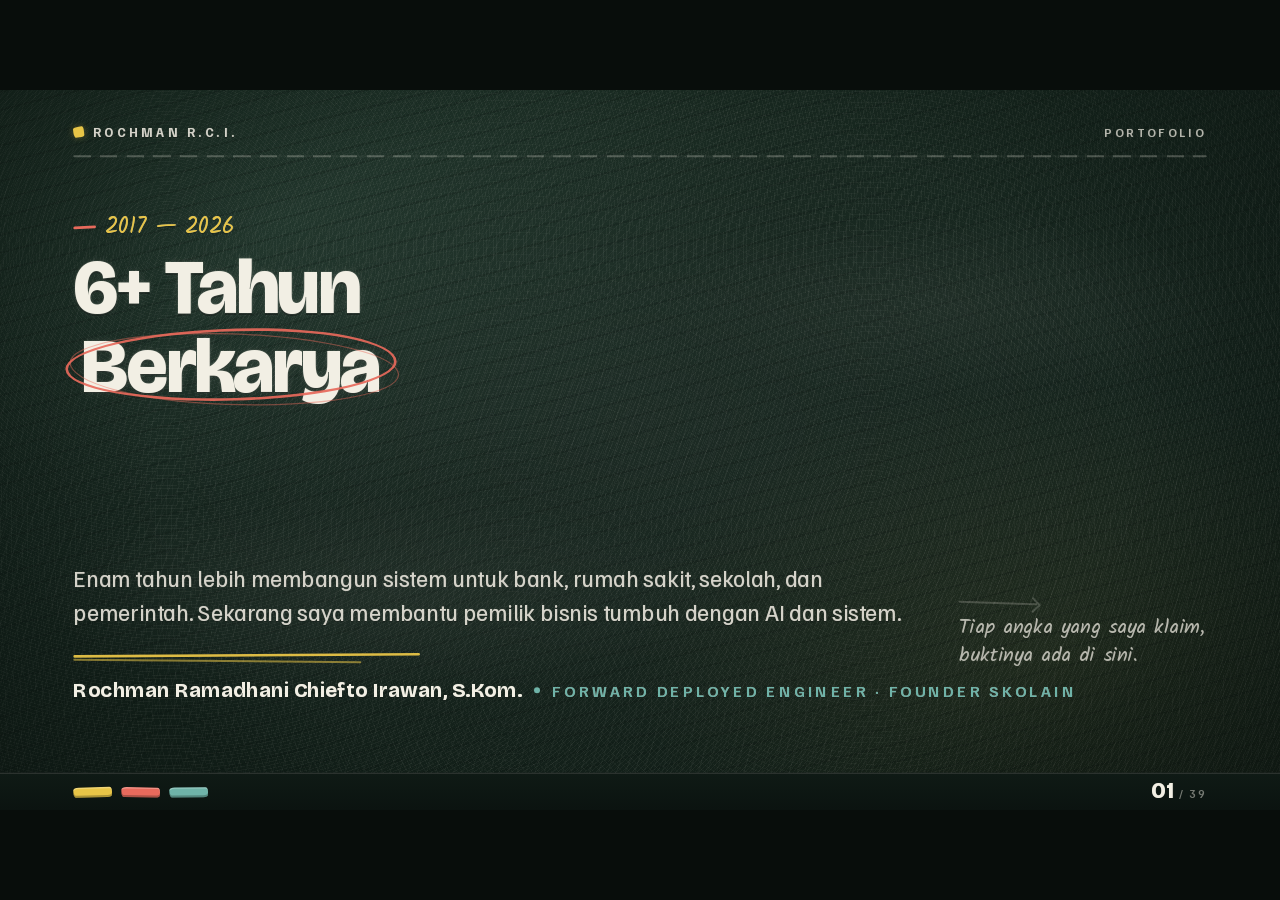
==== commit e6e377d7: "feat(deck): posisi FDE, AI Learning Partner sejak Agustus 2026, slide pemilik bisnis, handle baru" ====
--- a/index.html
+++ b/index.html
@@ -4,7 +4,7 @@
 <meta charset="utf-8">
 <meta name="viewport" content="width=device-width, initial-scale=1, viewport-fit=cover">
 <title>6+ Tahun Berkarya — Portofolio Rochman Ramadhani</title>
-<meta name="description" content="Portofolio Rochman Ramadhani Chiefto Irawan — Product Owner & Tech Founder. Linimasa 2017–2026: sepuluh produk, konsultansi, dan pengajaran, lengkap dengan buktinya.">
+<meta name="description" content="Portofolio Rochman Ramadhani Chiefto Irawan — Forward Deployed Engineer yang membantu pemilik bisnis tumbuh dengan AI dan sistem. Founder Skolain. Linimasa 2017–2026: sepuluh produk, konsultansi, dan pengajaran, lengkap dengan buktinya.">
 <meta name="author" content="Rochman Ramadhani Chiefto Irawan">
 <meta name="theme-color" content="#14231C">
 <link rel="canonical" href="https://omanlabs.tech/">
@@ -21,21 +21,21 @@
 <meta property="og:site_name" content="Portofolio Rochman Ramadhani">
 <meta property="og:locale" content="id_ID">
 <meta property="og:title" content="6+ Tahun Berkarya — Portofolio Rochman Ramadhani">
-<meta property="og:description" content="Product Owner & Tech Founder. Linimasa 2017–2026: sepuluh produk, konsultansi, dan pengajaran, lengkap dengan buktinya.">
+<meta property="og:description" content="Forward Deployed Engineer — membantu pemilik bisnis tumbuh dengan AI dan sistem. Founder Skolain. 6+ tahun membangun untuk bank, rumah sakit, sekolah, dan pemerintah, lengkap dengan buktinya.">
 <meta property="og:url" content="https://omanlabs.tech/">
 <meta property="og:image" content="https://omanlabs.tech/assets/cover-v2.jpg">
 <meta property="og:image:type" content="image/jpeg">
 <meta property="og:image:width" content="1200">
 <meta property="og:image:height" content="630">
-<meta property="og:image:alt" content="Sampul deck: 6+ Tahun Berkarya — Rochman Ramadhani Chiefto Irawan, Product Owner & Tech Founder">
+<meta property="og:image:alt" content="Sampul deck: 6+ Tahun Berkarya — Rochman Ramadhani Chiefto Irawan, Forward Deployed Engineer · Founder Skolain">
 <meta property="profile:first_name" content="Rochman">
 <meta property="profile:last_name" content="Ramadhani Chiefto Irawan">
 
 <meta name="twitter:card" content="summary_large_image">
 <meta name="twitter:title" content="6+ Tahun Berkarya — Portofolio Rochman Ramadhani">
-<meta name="twitter:description" content="Product Owner & Tech Founder. Linimasa 2017–2026: sepuluh produk, konsultansi, dan pengajaran, lengkap dengan buktinya.">
+<meta name="twitter:description" content="Forward Deployed Engineer — membantu pemilik bisnis tumbuh dengan AI dan sistem. Founder Skolain. 6+ tahun membangun untuk bank, rumah sakit, sekolah, dan pemerintah, lengkap dengan buktinya.">
 <meta name="twitter:image" content="https://omanlabs.tech/assets/cover-v2.jpg">
-<meta name="twitter:image:alt" content="Sampul deck: 6+ Tahun Berkarya">
+<meta name="twitter:image:alt" content="Sampul deck: 6+ Tahun Berkarya — Rochman Ramadhani Chiefto Irawan, Forward Deployed Engineer · Founder Skolain">
 
 <style>
 /* ============================================================
@@ -915,18 +915,18 @@
       6+ Tahun<br><span class="circled">Berkarya</span>
     </h1>
     <div class="cover-uline uline rv d3" style="--y:560px"><i></i><i></i></div>
-    <p class="cover-lead lead rv d4">
-      Semua yang saya kerjakan sejak 2017 — sekolah, kontrak, produk yang saya pegang,
-      dan pekerjaan di luar jam kantor yang tidak muat di CV.
+    <p class="cover-lead lead rv d4" style="width:1300px">
+      Enam tahun lebih membangun sistem untuk bank, rumah sakit, sekolah, dan pemerintah.
+      Sekarang saya membantu pemilik bisnis tumbuh dengan AI dan sistem.
     </p>
-    <div class="cover-by rv d5">
+    <div class="cover-by rv d5" style="width:1700px">
       <span class="name">Rochman Ramadhani Chiefto Irawan, S.Kom.</span>
       <span class="sep"></span>
-      <span class="role">Product Owner &amp; Tech Founder</span>
+      <span class="role">Forward Deployed Engineer · Founder Skolain</span>
     </div>
     <div class="cover-annot annot rv d6">
       <span class="arw"></span>
-      Tiap angka di CV saya, buktinya ada di sini.
+      Tiap angka yang saya klaim, buktinya ada di sini.
     </div>
   </div>
 </section>
@@ -940,20 +940,23 @@
     <h2 class="head-md pos rv d2" style="--x:110px;--y:228px;--w:1120px">
       Rochman Ramadhani<br>Chiefto Irawan, S.Kom.
     </h2>
-    <div class="tx-m pos rv d3" style="--x:110px;--y:412px;--w:1060px">
-      Product Owner &amp; Tech Founder, Skolain — berangkat dari engineering.
-    </div>
-
-    <div class="hbox glow ac-y pos rvbox d4" style="--x:110px;--y:502px;--w:1060px">
-      <div class="hbox-tag">sama seperti banyak orang</div>
-      <div class="tx-l mt-16">Saya juga lulusan <span class="mark-y">SMK</span></div>
-      <div class="hbox-text">SMKN 26 Jakarta · Sistem Informatika Jaringan · 2017–2021</div>
-    </div>
-
-    <div class="hbox ac-t pos rvbox d5" style="--x:110px;--y:706px;--w:1060px">
-      <div class="hbox-tag good">8 Agustus 2026</div>
-      <div class="tx-l mt-16">S.Kom. — <span class="mark-t">Sistem Informasi</span></div>
-      <div class="hbox-text">Binus Online Learning · kuliah sambil kerja penuh waktu · IPK 3,85, Magna Cum Laude</div>
+    <div class="tx-m pos rv d3" style="--x:110px;--y:404px;--w:1060px">
+      Forward Deployed Engineer — membantu pemilik bisnis tumbuh dengan AI dan sistem. Berangkat dari engineering.
+    </div>
+
+    <div class="hbox glow ac-y pos rvbox d4" style="--x:110px;--y:510px;--w:1060px">
+      <div class="hbox-tag">sekarang</div>
+      <div class="items">
+        <div class="item"><span class="bx"></span><span class="tx"><b>Founder</b>, Skolain · sejak Juni 2026</span></div>
+        <div class="item"><span class="bx"></span><span class="tx"><b>Technology Partner</b>, Hegemoni Group · sejak Mei 2026</span></div>
+        <div class="item"><span class="bx"></span><span class="tx"><b>AI Learning Partner</b>, bersama Coach Rheo · sejak Agustus 2026</span></div>
+      </div>
+    </div>
+
+    <div class="hbox ac-t pos rvbox d5" style="--x:110px;--y:760px;--w:1060px">
+      <div class="hbox-tag good">sama seperti banyak orang</div>
+      <div class="tx-l mt-16">Lulusan <span class="mark-y">SMK</span>, lalu S.Kom. <span class="mark-t">Sistem Informasi</span></div>
+      <div class="hbox-text">SMKN 26 Jakarta, 2017–2021 · Binus, 8 Agustus 2026 · IPK 3,85, Magna Cum Laude</div>
     </div>
 
     <div class="photoframe pos rvbox d6" style="--x:1300px;--y:222px;--pw:470px;--ph:600px;--rot:2deg">
@@ -1031,7 +1034,7 @@
       <div class="lane ac-c"><div class="lane-label">Konsultansi &amp; produk sendiri</div>
         <div class="lane-track">
           <span class="bar lbl-out" style="--y0:2024.0;--y1:2024.33"><span class="t">KLHK</span></span>
-          <span class="bar open lbl-left" style="--y0:2026.417;--y1:2026.63"><span class="t">Skolain — Tech Founder</span></span>
+          <span class="bar open lbl-left" style="--y0:2026.417;--y1:2026.63"><span class="t">Skolain — Founder</span></span>
         </div></div>
     </div>
 
@@ -1310,7 +1313,7 @@
         <div class="card-num sm">Jun 2026 →</div>
         <div class="card-rule"></div>
         <div class="card-title">Skolain</div>
-        <div class="card-text">Tech Founder &amp; Product Owner. Produk pertama yang saya dirikan sendiri —
+        <div class="card-text">Founder &amp; Product Owner. Produk pertama yang saya dirikan sendiri —
           discovery, roadmap, prioritas rilis, acceptance criteria, sampai memimpin tim lintas fungsi ke production.</div>
       </div>
       <div class="card ac-t rvbox d6">
@@ -1381,7 +1384,7 @@
       </div>
       <div class="map-row"><div class="map-a">Skolain</div>
         <div class="map-link"><span class="arrow"></span></div>
-        <div class="map-b">Tech Founder &amp; Product Owner — dari nol</div></div>
+        <div class="map-b">Founder &amp; Product Owner — dari nol</div></div>
       <div class="map-row"><div class="map-a">Dashboard keanggotaan asosiasi dokter</div>
         <div class="map-link"><span class="arrow"></span></div>
         <div class="map-b">Product Owner</div></div>
@@ -2012,39 +2015,39 @@
   </div>
 </section>
 
-<!-- ===== 29 — ADVISORY: COACH RHEO ===== -->
-<section class="slide" data-sect="Advisory" data-sid="advisory">
+<!-- ===== 29 — KOLABORASI: COACH RHEO ===== -->
+<section class="slide" data-sect="Kolaborasi" data-sid="advisory">
   <div class="layer">
     <div class="eyebrow ac-y pos rv d1" style="--x:110px;--y:176px">
-      <span class="tick"></span><span class="t">AI Advisor · sejak Juli 2025</span>
+      <span class="tick"></span><span class="t">AI Learning Partner · sejak Agustus 2026</span>
     </div>
     <h2 class="head-md pos rv d2" style="--x:110px;--y:220px;--w:1700px">
-      AI advisor untuk pemilik bisnis.
+      Belajar AI bareng pemilik bisnis.
     </h2>
 
     <p class="lead pos rv d3" style="--x:110px;--y:344px;--w:740px">
       Coach Rheo menjalankan doatrto.com dan beberapa unit bisnis lain.
-      Saya mendampinginya memakai AI untuk operasional sehari-hari.
+      Kami belajar AI bareng, langsung di operasional sehari-harinya.
     </p>
 
     <div class="items lg pos rv d4" style="--x:110px;--y:500px;--w:740px">
-      <div class="item"><span class="bx"></span><span class="tx">Memilih kasus pakai yang benar-benar berdampak, bukan yang paling ramai dibicarakan.</span></div>
-      <div class="item"><span class="bx"></span><span class="tx">Menyusun alur kerja berbantuan AI untuk pekerjaan yang berulang tiap hari.</span></div>
-      <div class="item"><span class="bx"></span><span class="tx">Mendampingi langsung sampai timnya bisa jalan tanpa saya.</span></div>
+      <div class="item"><span class="bx"></span><span class="tx">Mencoba bareng kasus pakai yang benar-benar berdampak, bukan yang paling ramai dibicarakan.</span></div>
+      <div class="item"><span class="bx"></span><span class="tx">Menyusun bersama alur kerja berbantuan AI untuk pekerjaan yang berulang tiap hari.</span></div>
+      <div class="item"><span class="bx"></span><span class="tx">Terus jalan bareng sampai timnya bisa menjalankannya sendiri.</span></div>
     </div>
 
     <div class="annot pos rv d5" style="--x:110px;--y:872px;--w:740px">
-      Sesi satu-satu, bukan pelatihan kelas. Materinya menyesuaikan masalah bisnisnya hari itu.
+      Duduk satu meja, bukan pelatihan kelas. Bahannya masalah bisnisnya hari itu.
     </div>
 
     <div class="photostrip pos" style="--x:900px;--y:350px;--w:910px">
       <div class="photoframe rvbox d6" style="--pw:250px;--ph:445px">
         <span class="tape"></span>
-        <img src="assets/caezar-01.jpg" alt="Sesi pendampingan AI bersama Coach Rheo">
+        <img src="assets/caezar-01.jpg" alt="Sesi belajar AI bareng Coach Rheo">
         <span class="cap">sesi kerja</span></div>
       <div class="photoframe rvbox d7" style="--pw:250px;--ph:445px">
         <span class="tape"></span>
-        <img src="assets/caezar-03.jpg" alt="Membedah kasus pakai AI">
+        <img src="assets/caezar-03.jpg" alt="Membedah kasus pakai AI bersama Coach Rheo">
         <span class="cap">bedah kasus pakai</span></div>
       <div class="photoframe rvbox d8" style="--pw:250px;--ph:445px">
         <span class="tape"></span>
@@ -2054,11 +2057,11 @@
   </div>
 </section>
 
-<!-- ===== 30 — ADVISORY: HEGEMONI GROUP ===== -->
-<section class="slide" data-sect="Advisory" data-sid="hegemoni">
+<!-- ===== 30 — KOLABORASI: HEGEMONI GROUP ===== -->
+<section class="slide" data-sect="Kolaborasi" data-sid="hegemoni">
   <div class="layer">
     <div class="eyebrow ac-t pos rv d1" style="--x:110px;--y:176px">
-      <span class="tick"></span><span class="t">Hegemoni Group · Mei 2026</span>
+      <span class="tick"></span><span class="t">Hegemoni Group · sejak Mei 2026</span>
     </div>
     <h2 class="head-md pos rv d2" style="--x:110px;--y:220px;--w:1000px">
       Technology Partner.
@@ -2332,9 +2335,48 @@
   </div>
 </section>
 
+<!-- ===== 38 — UNTUK PEMILIK BISNIS ===== -->
+<section class="slide" data-sect="Untuk pemilik bisnis" data-sid="bisnis">
+  <div class="layer">
+    <div class="eyebrow ac-c pos rv d1" style="--x:110px;--y:180px">
+      <span class="tick"></span><span class="t">Yang saya kerjakan sekarang</span>
+    </div>
+    <h2 class="head-md pos rv d2" style="--x:110px;--y:224px;--w:1700px">
+      Kalau Anda pemilik bisnis.
+    </h2>
+
+    <div class="flow pos" style="--x:110px;--y:376px;--w:1700px">
+      <div class="stepbox ac-c rvbox d3"><div class="step-num"><span class="n">01</span><span class="dot"></span></div>
+        <div class="step-title">Ikut turun ke bisnisnya</div>
+        <div class="step-text">Melihat langsung cara tim bekerja sehari-hari, bukan menebak dari jauh.</div></div>
+      <div class="flow-arrow"><span class="arrow"></span></div>
+      <div class="stepbox ac-y rvbox d4"><div class="step-num"><span class="n">02</span><span class="dot"></span></div>
+        <div class="step-title">Cari yang paling makan waktu &amp; biaya</div>
+        <div class="step-text">Ongkos tiap pilihan dihitung sebelum ada yang dibangun.</div></div>
+      <div class="flow-arrow"><span class="arrow"></span></div>
+      <div class="stepbox ac-t rvbox d5"><div class="step-num"><span class="n">03</span><span class="dot"></span></div>
+        <div class="step-title">Bangun sistem &amp; AI-nya</div>
+        <div class="step-text">Alur kerja berbantuan AI dan sistem yang tetap jalan saat dipakai banyak orang.</div></div>
+      <div class="flow-arrow"><span class="arrow"></span></div>
+      <div class="stepbox ac-y rvbox d6"><div class="step-num"><span class="n">04</span><span class="dot"></span></div>
+        <div class="step-title">Sampai tim jalan sendiri</div>
+        <div class="step-text">Saya tetap ikut sampai timnya menjalankannya tanpa saya.</div></div>
+    </div>
+
+    <div class="cards n3 pos" style="--x:110px;--y:690px">
+      <a class="card ac-y rvbox d7" href="#omnichannel"><div class="card-num sm">−60%</div><div class="card-rule"></div>
+        <div class="card-text">Biaya operasional platform omnichannel di salah satu perusahaan telekomunikasi terbesar di Indonesia.</div></a>
+      <a class="card ac-c rvbox d8" href="#hris"><div class="card-num sm">50.000+</div><div class="card-rule"></div>
+        <div class="card-text">Pengguna aktif HRIS yang saya arsiteki untuk perusahaan jasa SDM nasional.</div></a>
+      <a class="card ac-t rvbox d9" href="#skolain"><div class="card-num sm">1.600+</div><div class="card-rule"></div>
+        <div class="card-text">Pengguna aktif Skolain, produk yang saya bangun dari nol.</div></a>
+    </div>
+  </div>
+</section>
+
 <!-- ================= F · PENUTUP ================= -->
 
-<!-- ===== 38 — CV + KONTAK ===== -->
+<!-- ===== 39 — CV + KONTAK ===== -->
 <section class="slide" data-sect="Kontak" data-sid="kontak">
   <div class="layer">
     <div class="eyebrow ac-t pos rv d1" style="--x:110px;--y:170px">
@@ -2359,25 +2401,35 @@
       Unduh CV (PDF) <span class="ar"></span>
     </a>
 
-    <div class="cards n4 pos" style="--x:110px;--y:686px">
-      <a class="card ac-t rvbox d5" href="mailto:rochmanramadhani12@gmail.com">
+    <div class="annot pos rv d4" style="--x:480px;--y:574px;--w:1330px">
+      Punya bisnis dan penasaran AI cocoknya di bagian mana? Chat saja lewat WhatsApp, atau DM di Instagram.
+    </div>
+
+    <div class="cards n5 pos" style="--x:110px;--y:686px">
+      <a class="card ac-c rvbox d5" href="https://wa.me/6281381039158" target="_blank" rel="noopener">
+        <div class="card-title sm">WhatsApp</div>
+        <div class="card-text">+62 813<br>8103 9158</div></a>
+      <a class="card ac-t rvbox d6" href="mailto:rochmanramadhani12@gmail.com">
         <div class="card-title sm">Email</div>
         <div class="card-text">rochmanramadhani12<br>@gmail.com</div></a>
-      <a class="card ac-y rvbox d6" href="https://www.linkedin.com/in/rochmanrmdhn/" target="_blank" rel="noopener">
+      <a class="card ac-y rvbox d7" href="https://www.instagram.com/rochmanrmdhnn/" target="_blank" rel="noopener">
+        <div class="card-title sm">Instagram</div>
+        <div class="card-text">@rochmanrmdhnn</div></a>
+      <a class="card ac-c rvbox d8" href="https://www.linkedin.com/in/rochmanrmdhn/" target="_blank" rel="noopener">
         <div class="card-title sm">LinkedIn</div>
         <div class="card-text">@rochmanrmdhn</div></a>
-      <a class="card ac-c rvbox d7" href="https://github.com/rochmanramadhani/" target="_blank" rel="noopener">
+      <a class="card ac-t rvbox d9" href="https://github.com/rochmanramadhani/" target="_blank" rel="noopener">
         <div class="card-title sm">GitHub</div>
         <div class="card-text">@rochmanramadhani</div></a>
-      <a class="card ac-t rvbox d8" href="https://www.instagram.com/rochmanrmdhn/" target="_blank" rel="noopener">
-        <div class="card-title sm">Instagram</div>
-        <div class="card-text">@rochmanrmdhn</div></a>
-    </div>
-
-    <div class="cover-by rv d9" style="top:928px;width:1700px">
+    </div>
+
+    <div class="cover-by rv d9" style="top:904px;width:1700px">
       <span class="name">Rochman Ramadhani Chiefto Irawan, S.Kom.</span>
       <span class="sep"></span>
-      <span class="role">Product Owner &amp; Tech Founder, Skolain</span>
+      <span class="role">Forward Deployed Engineer</span>
+    </div>
+    <div class="credit pos rv d9" style="--x:110px;--y:960px;--w:1700px">
+      Founder, Skolain · Technology Partner, Hegemoni Group · AI Learning Partner
     </div>
   </div>
 </section>
@@ -2411,7 +2463,7 @@
   produk:11, skolain:13, hris:15, rumahsakit:16, wholesale:17, omnichannel:18,
   bank:19, nucare:20, linkit:21, stack:22,
   frames:24, klhk:26, dokter:27, advisory:28, hegemoni:29, seminar:30, pdc:31, peringkat:32,
-  carakerja:33, cv:37, kontak:37
+  carakerja:33, bisnis:37, cv:38, kontak:38
 };
 
 var stage    = document.getElementById('deckStage');
@@ -2603,7 +2655,7 @@
   return Array.prototype.slice.call(slide.querySelectorAll(EDITABLE_SELECTOR));
 }
 /* Kunci berbasis data-sid, bukan indeks slide. Skema indeks di deck lama menggeser
-   seluruh edit slide berikutnya begitu satu slide disisipkan — di deck 38 slide yang
+   seluruh edit slide berikutnya begitu satu slide disisipkan — di deck 39 slide yang
    masih terus diedit, itu bukan skenario hipotetis. */
 function storeKey(slide, slideIndex, elIndex){
   return STORE_PREFIX + (slide.getAttribute('data-sid') || ('i' + slideIndex)) + ':' + elIndex;
